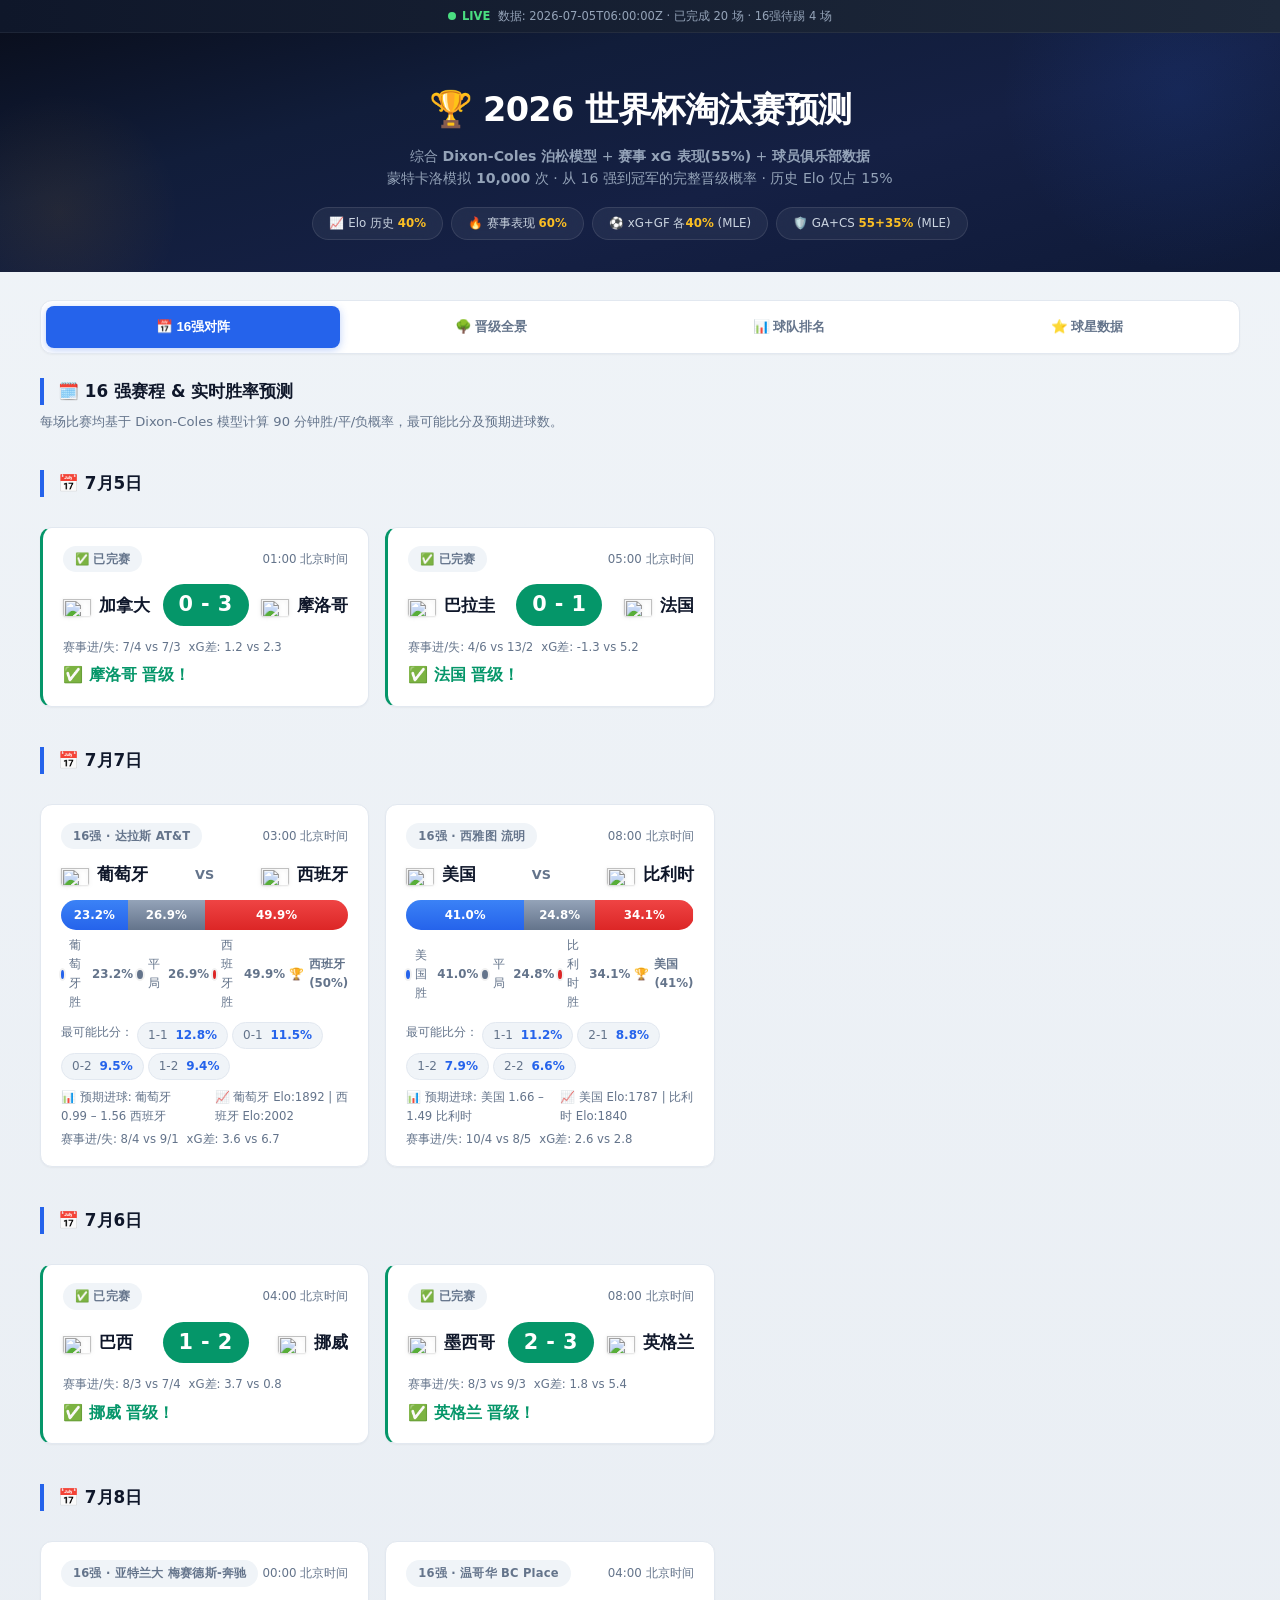
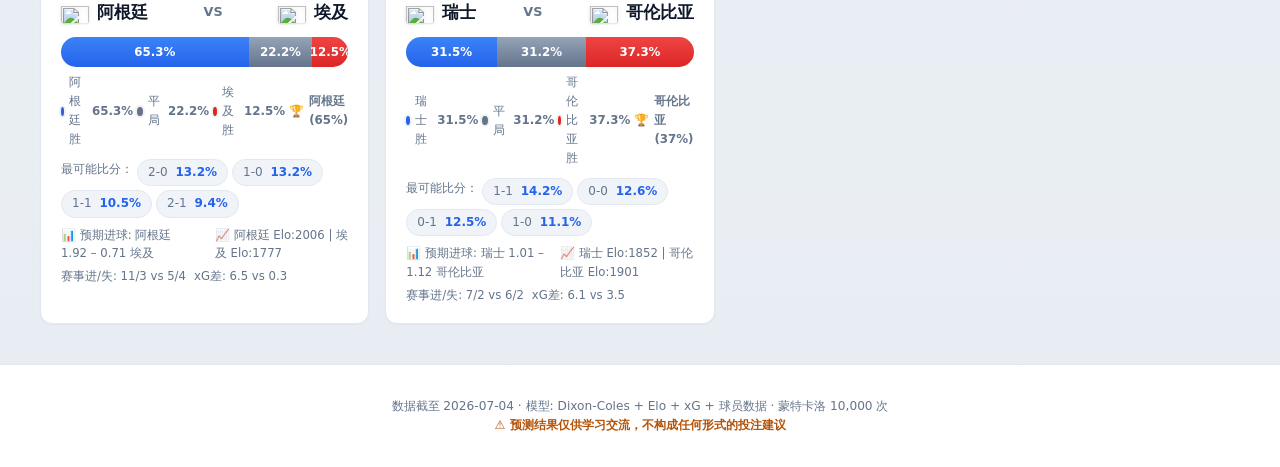
==== index.html @ 4a645463 "R16-4: Mexico 2-3 England" ====
<!DOCTYPE html>
<html lang="zh-CN">
<head>
<meta charset="utf-8">
<meta name="viewport" content="width=device-width, initial-scale=1">
<title>2026 世界杯 · 淘汰赛实时预测 | 16强→冠军概率</title>
<style>
/* ============================================================
   WORLD CUP 2026 — Premium Prediction Dashboard
   ============================================================ */
:root {
  --bg:#f0f4f8; --card:#fff; --ink:#0f172a; --ink2:#334155; --dim:#64748b;
  --line:#e2e8f0; --line2:#cbd5e1; --rad:12px; --rad-sm:8px;
  --blue:#2563eb; --blue-bg:#eff6ff; --blue-ln:#bfdbfe;
  --red:#dc2626; --red-bg:#fef2f2;
  --green:#059669; --green-bg:#ecfdf5;
  --amber:#b45309; --amber-bg:#fffbeb; --amber-ln:#fde68a;
  --gold:linear-gradient(135deg,#f59e0b,#d97706);
  --shadow-sm:0 1px 2px rgba(0,0,0,.04);
  --shadow:0 4px 12px rgba(0,0,0,.06),0 1px 3px rgba(0,0,0,.04);
  --shadow-lg:0 12px 32px rgba(0,0,0,.08),0 2px 6px rgba(0,0,0,.04);
  --font:system-ui,-apple-system,"PingFang SC","Microsoft YaHei",sans-serif;
}

*,*::before,*::after{box-sizing:border-box;margin:0;padding:0}
body{
  font-family:var(--font);background:linear-gradient(180deg,#f0f4f8 0%,#e8edf3 100%);
  color:var(--ink);line-height:1.6;-webkit-font-smoothing:antialiased;
  min-height:100vh;
}
.container{max-width:1500px;margin:0 auto;padding:0 40px}
a{color:var(--blue);text-decoration:none}

/* ═══════════════ HEADER ═══════════════ */
.top-bar{
  background:linear-gradient(90deg,#0f172a,#1e293b);
  color:#94a3b8;text-align:center;font-size:.72rem;padding:7px 16px;
  border-bottom:1px solid rgba(255,255,255,.06);
}
.header{
  background:linear-gradient(165deg,#0a0f1e 0%,#111d3a 30%,#152044 60%,#0f1a38 100%);
  color:#fff;padding:48px 20px 32px;text-align:center;position:relative;overflow:hidden;
}
.header::before{
  content:'';position:absolute;top:-120px;right:-80px;
  width:360px;height:360px;border-radius:50%;
  background:radial-gradient(circle,rgba(37,99,235,.12) 0%,transparent 70%);
  pointer-events:none;
}
.header::after{
  content:'';position:absolute;bottom:-60px;left:-60px;
  width:240px;height:240px;border-radius:50%;
  background:radial-gradient(circle,rgba(245,158,11,.08) 0%,transparent 70%);
  pointer-events:none;
}
.header>*{position:relative;z-index:1}
.header h1{font-size:2.1rem;font-weight:800;letter-spacing:-.02em;margin-bottom:8px}
.header h1 .trophy{display:inline-block;animation:bounce 2s infinite;font-size:2.2rem}
@keyframes bounce{0%,100%{transform:translateY(0)}50%{transform:translateY(-10px)}}
.header .subtitle{color:#94a3b8;font-size:.88rem;max-width:620px;margin:0 auto 18px;line-height:1.55}
.header .meta-row{display:flex;justify-content:center;gap:8px;flex-wrap:wrap}
.header .meta-chip{
  background:rgba(255,255,255,.06);border:1px solid rgba(255,255,255,.1);
  padding:6px 16px;border-radius:99px;font-size:.74rem;color:#cbd5e1;
  backdrop-filter:blur(8px);transition:all .2s;
}
.header .meta-chip:hover{background:rgba(255,255,255,.1);border-color:rgba(255,255,255,.2)}
.header .meta-chip strong{color:#fbbf24}

/* ═══════════════ TABS ═══════════════ */
.tabs{
  display:flex;gap:4px;border-bottom:none;margin:28px 0 22px;
  overflow-x:auto;-webkit-overflow-scrolling:touch;
  background:var(--card);border-radius:var(--rad);padding:5px;
  box-shadow:var(--shadow-sm);border:1px solid var(--line);
}
.tab-btn{
  flex:1;flex-shrink:0;padding:12px 18px;font-size:.84rem;font-weight:600;
  color:var(--dim);cursor:pointer;border:none;background:none;
  border-radius:8px;transition:all .2s;white-space:nowrap;position:relative;
}
.tab-btn:hover{color:var(--ink);background:var(--bg)}
.tab-btn.active{color:#fff;background:var(--blue);box-shadow:0 2px 8px rgba(37,99,235,.3)}

/* ═══════════════ SECTION TITLES ═══════════════ */
.section-title{
  font-size:1.05rem;font-weight:700;margin:24px 0 14px;
  padding-left:14px;border-left:4px solid var(--blue);
  display:flex;align-items:center;gap:8px;color:var(--ink);
}

/* ═══════════════ MATCH CARDS ═══════════════ */
.card-grid{display:grid;grid-template-columns:repeat(2,1fr);gap:16px;align-items:stretch}
@media(max-width:768px){.card-grid{grid-template-columns:1fr}}
.card{
  background:var(--card);border:1px solid var(--line);border-radius:var(--rad);
  padding:18px 20px;box-shadow:var(--shadow-sm);transition:all .25s;
}
.card:hover{box-shadow:var(--shadow-lg);transform:translateY(-2px);border-color:var(--line2)}
.card-top{display:flex;justify-content:space-between;align-items:center;font-size:.74rem;color:var(--dim);margin-bottom:10px}
.card-tag{background:var(--bg);padding:4px 12px;border-radius:99px;font-weight:600;font-size:.72rem;letter-spacing:.02em}
.card-score{
  font-weight:800;font-size:1.3rem;color:#fff;
  background:var(--green);padding:4px 16px;border-radius:99px;letter-spacing:.02em;
  flex-shrink:0;white-space:nowrap;
}
.card-kickoff{font-weight:600;color:var(--dim);font-size:.82rem}
.match-line{display:flex;justify-content:space-between;align-items:center;gap:8px;margin:12px 0;flex-wrap:nowrap}
.team{font-weight:700;font-size:1.05rem;display:flex;align-items:center;gap:8px;min-width:0}
.team .f{font-size:1.6rem;line-height:1;flex-shrink:0;filter:drop-shadow(0 1px 2px rgba(0,0,0,.1))}
.team-name-text{word-break:keep-all}
.vs-dot{color:var(--dim);font-size:.8rem;font-weight:600;flex-shrink:0}

/* Prob bar */
.prob-section{margin-top:10px}
.prob-bar{display:flex;height:30px;border-radius:99px;overflow:hidden;font-size:.74rem;color:#fff;font-weight:700;box-shadow:inset 0 1px 2px rgba(0,0,0,.08)}
.prob-bar .home-seg{background:linear-gradient(180deg,#3b82f6,#2563eb);display:flex;align-items:center;justify-content:center;transition:width .5s ease}
.prob-bar .draw-seg{background:linear-gradient(180deg,#94a3b8,#64748b);display:flex;align-items:center;justify-content:center}
.prob-bar .away-seg{background:linear-gradient(180deg,#ef4444,#dc2626);display:flex;align-items:center;justify-content:center}
.prob-labels{display:flex;justify-content:space-between;font-size:.74rem;color:var(--dim);margin-top:6px;gap:4px}
.prob-labels span{display:flex;align-items:center;gap:5px}
.prob-dot{width:9px;height:9px;border-radius:50%;display:inline-block;box-shadow:0 0 0 2px rgba(0,0,0,.06)}
.prob-dot.h{background:#2563eb}.prob-dot.d{background:#64748b}.prob-dot.a{background:#dc2626}

.score-row{font-size:.78rem;color:var(--dim);margin-top:10px;display:flex;flex-wrap:wrap;gap:4px}
.score-chip{
  background:var(--bg);border:1px solid var(--line);padding:3px 10px;
  border-radius:99px;font-size:.75rem;white-space:nowrap;transition:all .15s
}
.score-chip:hover{background:var(--blue-bg);border-color:var(--blue-ln)}
.score-chip em{font-style:normal;color:var(--blue);font-weight:700;margin-left:4px}

.fav-badge{display:inline-flex;align-items:center;gap:5px;font-size:.85rem;font-weight:700;color:var(--amber);margin-top:8px}
.fav-badge .f{font-size:1.15rem}

/* ═══════════════ TABLE ═══════════════ */
.tbl-wrap{
  overflow-x:auto;border:1px solid var(--line);border-radius:var(--rad);
  background:var(--card);box-shadow:var(--shadow-sm);
}
.tbl{width:100%;border-collapse:collapse;font-size:.86rem}
.tbl thead th{
  background:linear-gradient(180deg,#f8fafc,#f1f5f9);font-weight:700;color:var(--ink2);
  font-size:.75rem;padding:13px 12px;border-bottom:2px solid var(--line2);
  text-align:center;white-space:nowrap;position:sticky;top:0;z-index:2;
}
.tbl td{padding:12px 12px;text-align:center;border-bottom:1px solid var(--line);white-space:nowrap}
.tbl .tl{text-align:left;font-weight:600}
.tbl tbody tr{transition:background .15s}
.tbl tbody tr:hover td{background:var(--blue-bg)}
.tbl tbody tr:nth-child(1) td{background:linear-gradient(90deg,rgba(245,158,11,.06),transparent);font-weight:600}
.tbl .champ-pct{font-weight:800;font-size:.95rem}
.tbl .bar-wrap{position:relative;height:20px;min-width:80px}
.tbl .bar-fill{
  position:absolute;left:0;top:2px;height:16px;border-radius:99px;
  background:linear-gradient(90deg,#60a5fa,#2563eb);min-width:4px;opacity:.9;
  transition:width .6s ease;box-shadow:0 1px 3px rgba(37,99,235,.2);
}
.tbl .bar-fill.gold{background:linear-gradient(90deg,#fbbf24,#f59e0b);box-shadow:0 1px 3px rgba(245,158,11,.2)}

/* ═══════════════ BRACKET TREE ═══════════════ */
.bracket-outer{overflow-x:auto;padding:8px 0}
.bracket-inner{display:flex;gap:24px;min-width:1050px;padding:16px 10px;align-items:stretch;min-height:620px}
.bracket-round{display:flex;flex-direction:column;justify-content:space-around;flex:1}
.bracket-col{display:flex;flex-direction:column}
.bracket-col .bracket-label{flex-shrink:0}
.bracket-col .bracket-round{flex:1}
.bracket-label{
  text-align:center;font-size:.72rem;font-weight:700;color:var(--dim);
  letter-spacing:.1em;text-transform:uppercase;
  background:var(--card);padding:6px 10px;border-radius:99px;
  border:1px solid var(--line);box-shadow:var(--shadow-sm);
  height:32px;display:flex;align-items:center;justify-content:center;margin-bottom:8px;
}
.bracket-node{
  background:var(--card);border:1px solid var(--line);border-radius:var(--rad-sm);
  padding:7px 10px;font-size:.77rem;box-shadow:var(--shadow-sm);
  transition:all .2s;margin:3px 0;
}
.bracket-node:hover{box-shadow:var(--shadow)}
.bracket-node.done{border-left:4px solid var(--green);background:linear-gradient(90deg,#ecfdf5,var(--card) 30%)}
.bracket-node.pred{border-left:4px solid var(--blue);background:linear-gradient(90deg,#eff6ff,var(--card) 30%)}
.bracket-node .bn-head{font-size:.63rem;color:var(--dim);margin-bottom:2px;letter-spacing:.03em}
.bracket-node .bn-row{display:flex;justify-content:space-between;align-items:center;gap:6px;padding:1px 0}
.bracket-node .bn-team{font-weight:500;display:flex;align-items:center;gap:5px;min-width:0;font-size:.78rem}
.bracket-node .bn-pct{font-weight:700;color:var(--blue);font-size:.7rem;flex-shrink:0}
.champion-box{
  background:linear-gradient(155deg,#fffbeb,#fef3c7,#fffbeb);
  border:2px solid var(--amber-ln);border-radius:var(--rad);
  padding:14px 16px;text-align:center;box-shadow:0 8px 32px rgba(180,83,9,.12);
  align-self:center;max-width:90%;
}
.champion-box .crown{font-size:2rem;margin-bottom:2px;animation:bounce 2s infinite}
.champion-box .champ-name{font-weight:800;font-size:1rem;color:var(--amber)}
.champion-box .champ-pct{font-weight:800;font-size:1.4rem;background:var(--gold);-webkit-background-clip:text;-webkit-text-fill-color:transparent;background-clip:text}
.champion-box .runners{font-size:.68rem;color:var(--dim);margin-top:4px}

/* ═══════════════ INSIGHT CARDS ═══════════════ */
.insight-grid{display:grid;grid-template-columns:repeat(auto-fill,minmax(260px,1fr));gap:14px}
.insight-card{
  background:var(--card);border:1px solid var(--line);border-radius:var(--rad);
  padding:18px 20px;box-shadow:var(--shadow-sm);transition:all .2s;
}
.insight-card:hover{box-shadow:var(--shadow);transform:translateY(-1px)}
.insight-card .i-label{font-size:.72rem;color:var(--dim);font-weight:600;text-transform:uppercase;letter-spacing:.06em}
.insight-card .i-value{font-size:2rem;font-weight:800;margin:4px 0}
.insight-card .i-sub{font-size:.76rem;color:var(--dim);line-height:1.5}

/* ═══════════════ FOOTER ═══════════════ */
.footer{
  text-align:center;color:var(--dim);font-size:.76rem;padding:32px 20px;
  border-top:1px solid var(--line);margin-top:40px;background:var(--card);
}
.footer .warn{color:var(--amber);font-weight:600}

/* Tab panels */
.tab-panel{display:none}
.tab-panel.active{display:block}

/* Form dots */
.form-dots{display:flex;gap:4px}
.form-dot{width:11px;height:11px;border-radius:50%;box-shadow:inset 0 1px 2px rgba(0,0,0,.15)}
.form-dot.w{background:#059669}.form-dot.d{background:#94a3b8}.form-dot.l{background:#dc2626}

/* Status bar pulse */
@keyframes pulse{0%,100%{opacity:1}50%{opacity:.5}}
.top-bar .live-dot{display:inline-block;width:8px;height:8px;border-radius:50%;background:#4ade80;margin-right:6px;animation:pulse 1.5s infinite}
.top-bar .live-text{color:#4ade80;font-weight:600}

/* ═══════════════ RESPONSIVE ═══════════════ */
@media(max-width:768px){
  .header h1{font-size:1.4rem}
  .card-grid{grid-template-columns:1fr}
  .insight-grid{grid-template-columns:1fr 1fr}
  .bracket-inner{min-width:900px}
  .bracket-inner{gap:14px}
  .tabs{flex-wrap:nowrap;padding:4px}
  .tab-btn{padding:10px 14px;font-size:.78rem}
  .container{padding:0 14px}
}
@media(max-width:480px){
  .insight-grid{grid-template-columns:1fr}
  .header{padding:32px 14px 20px}
  .header h1{font-size:1.15rem}
  .header .subtitle{font-size:.78rem}
}
</style>
</head>
<body>

<div class="top-bar" id="statusBar">📊 加载数据中...</div>

<!-- ===== HERO ===== -->
<div class="header">
  <h1><span class="trophy">🏆</span> 2026 世界杯淘汰赛预测</h1>
  <div class="subtitle">
    综合 <strong>Dixon-Coles 泊松模型</strong> + <strong>赛事 xG 表现(55%)</strong> + <strong>球员俱乐部数据</strong><br>
    蒙特卡洛模拟 <strong>10,000</strong> 次 · 从 16 强到冠军的完整晋级概率 · 历史 Elo 仅占 15%
  </div>
  <div class="meta-row">
    <span class="meta-chip">📈 Elo 历史 <strong>40%</strong></span>
    <span class="meta-chip">🔥 赛事表现 <strong>60%</strong></span>
    <span class="meta-chip">⚽ xG+GF 各<strong>40%</strong> (MLE)</span>
    <span class="meta-chip">🛡️ GA+CS <strong>55+35%</strong> (MLE)</span>
  </div>
</div>

<div class="container">

<!-- ===== TABS ===== -->
<div class="tabs">
  <button class="tab-btn active" onclick="switchTab('r16')">📅 16强对阵</button>
  <button class="tab-btn" onclick="switchTab('bracket')">🌳 晋级全景</button>
  <button class="tab-btn" onclick="switchTab('teams')">📊 球队排名</button>
  <button class="tab-btn" onclick="switchTab('players')">⭐ 球星数据</button>
</div>

<!-- ===== TAB 1: R16 MATCHES ===== -->
<div id="panel-r16" class="tab-panel active">
  <div class="section-title">🗓️ 16 强赛程 & 实时胜率预测</div>
  <p style="color:var(--dim);font-size:.82rem;margin:-8px 0 14px">
    每场比赛均基于 Dixon-Coles 模型计算 90 分钟胜/平/负概率，最可能比分及预期进球数。
  </p>
  <div id="r16Cards" class="card-grid"></div>
</div>

<!-- ===== TAB 2: BRACKET ===== -->
<div id="panel-bracket" class="tab-panel">
  <div class="section-title">🌳 淘汰赛完整晋级图</div>
  <p style="color:var(--dim);font-size:.82rem;margin:-8px 0 14px">
    百分比为该队到达此轮的概率（基于 10,000 次模拟）。<span style="color:var(--green)">■</span> 已晋级 &nbsp;<span style="color:var(--blue)">■</span> 预测晋级
  </p>
  <div id="bracketViz"></div>
</div>

<!-- ===== TAB 3: TEAM RANKINGS ===== -->
<div id="panel-teams" class="tab-panel">
  <div class="section-title">📊 球队综合实力排名 & 夺冠概率</div>
  <p style="color:var(--dim);font-size:.82rem;margin:-8px 0 14px">
    综合分 = 赛事表现×55% + Elo×15% + 球员质量×20% + 动量×10%。点击表头可排序。
  </p>
  <div id="teamRankTable" class="tbl-wrap"></div>
</div>

<!-- ===== TAB 4: PLAYERS ===== -->
<div id="panel-players" class="tab-panel">
  <div class="section-title">⭐ 核心球星影响力评估</div>
  <p style="color:var(--dim);font-size:.82rem;margin:-8px 0 14px">
    综合 2024-25 赛季俱乐部数据 + 本届世界杯表现，评估球星对球队的贡献度。
  </p>
  <div id="starInsights" class="insight-grid"></div>
  <div id="playerDataTable" class="tbl-wrap" style="margin-top:18px"></div>
</div>


</div><!-- /container -->

<div class="footer">
  数据截至 2026-07-04 · 模型: Dixon-Coles + Elo + xG + 球员数据 · 蒙特卡洛 10,000 次<br>
  <span class="warn">⚠️ 预测结果仅供学习交流，不构成任何形式的投注建议</span>
</div>

<script>
"use strict";
// ===================================================================
// COMPLETE DATA
// ===================================================================

// --- Flag image map (ISO codes → flagcdn, works on all platforms) ---
const ISO = {
  "阿根廷":"ar","西班牙":"es","法国":"fr","巴西":"br","英格兰":"gb-eng",
  "摩洛哥":"ma","墨西哥":"mx","哥伦比亚":"co","葡萄牙":"pt","比利时":"be",
  "瑞士":"ch","挪威":"no","巴拉圭":"py","加拿大":"ca","埃及":"eg","美国":"us",
  "日本":"jp","韩国":"kr","德国":"de","荷兰":"nl","乌拉圭":"uy",
  "塞内加尔":"sn","克罗地亚":"hr","澳大利亚":"au","加纳":"gh",
  "佛得角":"cv","瑞典":"se","奥地利":"at","阿尔及利亚":"dz",
  "南非":"za","波黑":"ba","厄瓜多尔":"ec","科特迪瓦":"ci","民主刚果":"cd",
  "苏格兰":"gb-sct","意大利":"it","丹麦":"dk","土耳其":"tr",
};
function flag(n){
  const c = ISO[n];
  if (c) return `<img src="https://flagcdn.com/w320/${c}.png" width="28" height="19" style="vertical-align:middle;border-radius:2px;box-shadow:0 1px 2px rgba(0,0,0,.12)" alt="">`;
  return '<span style="font-size:1.1rem">🏳️</span>';
}

// --- R16 bracket: [home, away, date, venue, homeAdv] ---
// R16 bracket ordered by SF half: first 4 → SF-1, last 4 → SF-2
const R16_MATCHES = [
  // === 上半区 SF-1 (法国+西班牙) ===
  {id:"R16A",h:"加拿大",a:"摩洛哥",date:"7月5日 01:00",venue:"休斯敦 NRG",homeAdv:0.10},
  {id:"R16B",h:"巴拉圭",a:"法国",date:"7月5日 05:00",venue:"费城 林肯金融",homeAdv:0.05},
  {id:"R16E",h:"葡萄牙",a:"西班牙",date:"7月7日 03:00",venue:"达拉斯 AT&T",homeAdv:0.05},
  {id:"R16F",h:"美国",a:"比利时",date:"7月7日 08:00",venue:"西雅图 流明",homeAdv:0.18},
  // === 下半区 SF-2 (阿根廷) ===
  {id:"R16C",h:"巴西",a:"挪威",date:"7月6日 04:00",venue:"纽约 大都会人寿",homeAdv:0.05},
  {id:"R16D",h:"墨西哥",a:"英格兰",date:"7月6日 08:00",venue:"墨西哥城 阿兹特克",homeAdv:0.28},
  {id:"R16G",h:"阿根廷",a:"埃及",date:"7月8日 00:00",venue:"亚特兰大 梅赛德斯-奔驰",homeAdv:0.05},
  {id:"R16H",h:"瑞士",a:"哥伦比亚",date:"7月8日 04:00",venue:"温哥华 BC Place",homeAdv:0.05},
];

// --- QF paths: [R16 winner A, R16 winner B] ---
const QF_PATHS = [
  // 上半区 (SF-1): QF-1 + QF-3 — 法国/摩洛哥 + 西班牙/葡萄牙/美国/比利时
  {id:"QF1",from:["R16A","R16B"],date:"7月9日",venue:"福克斯堡",label:"QF1: R16A胜 vs R16B胜"},
  {id:"QF3",from:["R16E","R16F"],date:"7月10日",venue:"洛杉矶",label:"QF3: R16E胜 vs R16F胜"},
  // 下半区 (SF-2): QF-2 + QF-4 — 巴西/英格兰 + 阿根廷/哥伦比亚
  {id:"QF2",from:["R16C","R16D"],date:"7月11日",venue:"迈阿密",label:"QF2: R16C胜 vs R16D胜"},
  {id:"QF4",from:["R16G","R16H"],date:"7月12日",venue:"堪萨斯城",label:"QF4: R16G胜 vs R16H胜"},
];
const SF_PATHS = [
  {id:"SF1",from:["QF1","QF3"],date:"7月14日",venue:"达拉斯",label:"上半区半决赛(法国+西班牙同半区)"},
  {id:"SF2",from:["QF2","QF4"],date:"7月15日",venue:"亚特兰大",label:"下半区半决赛(阿根廷独享)"},
];

// --- Team comprehensive data ---
// elo: Elo rating, att/def: Dixon-Coles log-space params,
// xgFor/xgAgainst: tournament xG, gf/ga: actual goals,
// cs: clean sheets, poss: possession%, shotsOT: shots on target per game
// form: last 3 results (1=W, 0=D, -1=L), starAvg: avg rating of top 5 players
const TEAMS = {
  "阿根廷":  {elo:2006,att:1.13,def:1.31,xgFor:9.28,xgAgainst:2.74,gf:11,ga:3,cs:2,poss:54,shotsOT:6.5,form:[1,1,1],mom:0.12,starAvg:86.4,oppAdj:0.9805},
  "西班牙":  {elo:2002,att:1.20,def:1.27,xgFor:8.83,xgAgainst:2.10,gf:9,ga:1,cs:4,poss:61,shotsOT:7.2,form:[1,1,0],mom:0.08,starAvg:85.2,oppAdj:1.0052},
  "法国":    {elo:1995,att:1.08,def:1.17,xgFor:7.52,xgAgainst:2.35,gf:13,ga:2,cs:2,poss:52,shotsOT:7.8,form:[1,1,1],mom:0.15,starAvg:88.6,oppAdj:0.9760},
  "巴西":    {elo:1931,att:1.19,def:1.30,xgFor:7.10,xgAgainst:3.42,gf:8,ga:3,cs:1,poss:55,shotsOT:6.8,form:[1,1,0],mom:0.06,starAvg:86.0,oppAdj:1.0105},
  "英格兰":  {elo:1927,att:1.01,def:1.23,xgFor:8.47,xgAgainst:3.10,gf:9,ga:3,cs:2,poss:58,shotsOT:6.0,form:[1,0,1],mom:0.04,starAvg:85.8,oppAdj:1.0027},
  "摩洛哥":  {elo:1912,att:0.68,def:1.17,xgFor:5.85,xgAgainst:3.55,gf:7,ga:3,cs:2,poss:44,shotsOT:4.2,form:[1,1,0],mom:0.10,starAvg:78.8,oppAdj:1.0403},
  "墨西哥":  {elo:1904,att:0.74,def:0.95,xgFor:5.62,xgAgainst:3.80,gf:8,ga:3,cs:2,poss:48,shotsOT:5.0,form:[1,1,1],mom:0.09,starAvg:77.8,oppAdj:0.9783},
  "哥伦比亚":{elo:1901,att:0.92,def:1.17,xgFor:6.38,xgAgainst:2.90,gf:6,ga:2,cs:3,poss:51,shotsOT:5.5,form:[1,1,1],mom:0.11,starAvg:80.6,oppAdj:1.0096},
  "葡萄牙":  {elo:1892,att:1.08,def:1.11,xgFor:7.25,xgAgainst:3.68,gf:8,ga:4,cs:1,poss:53,shotsOT:6.2,form:[1,0,1],mom:0.02,starAvg:82.4,oppAdj:1.0248},
  "比利时":  {elo:1840,att:1.04,def:0.94,xgFor:6.90,xgAgainst:4.15,gf:8,ga:5,cs:0,poss:50,shotsOT:5.8,form:[1,0,1],mom:-0.02,starAvg:81.6,oppAdj:0.9856},
  "瑞士":    {elo:1852,att:0.85,def:0.86,xgFor:8.57,xgAgainst:2.50,gf:7,ga:2,cs:2,poss:49,shotsOT:5.2,form:[1,1,0],mom:0.05,starAvg:76.8,oppAdj:0.9767},
  "挪威":    {elo:1850,att:0.84,def:0.71,xgFor:5.18,xgAgainst:4.40,gf:7,ga:4,cs:1,poss:46,shotsOT:4.8,form:[1,0,1],mom:0.03,starAvg:80.2,oppAdj:1.0160},
  "巴拉圭":  {elo:1731,att:0.49,def:0.88,xgFor:3.95,xgAgainst:5.20,gf:4,ga:6,cs:0,poss:38,shotsOT:3.0,form:[0,1,1],mom:0.08,starAvg:72.0,oppAdj:1.0242},
  "加拿大":  {elo:1769,att:0.62,def:0.74,xgFor:5.10,xgAgainst:3.90,gf:7,ga:4,cs:2,poss:43,shotsOT:4.5,form:[1,1,0],mom:0.07,starAvg:75.6,oppAdj:1.0011},
  "埃及":    {elo:1777,att:0.50,def:0.85,xgFor:4.35,xgAgainst:4.10,gf:5,ga:4,cs:1,poss:42,shotsOT:3.8,form:[0,1,1],mom:-0.01,starAvg:76.4,oppAdj:0.9719},
  "美国":    {elo:1787,att:0.72,def:0.77,xgFor:6.15,xgAgainst:3.60,gf:10,ga:4,cs:1,poss:47,shotsOT:5.8,form:[1,1,0],mom:0.06,starAvg:77.0,oppAdj:0.9965},
};

// --- Star players ---
const PLAYERS = [
  {name:"姆巴佩",team:"法国",club:"皇家马德里",age:27,g:44,a:5,cr:8.7,tg:6,ta:2,tr:8.9,val:200},
  {name:"梅西",team:"阿根廷",club:"迈阿密国际",age:39,g:21,a:12,cr:8.3,tg:7,ta:0,tr:8.7,val:25},
  {name:"哈兰德",team:"挪威",club:"曼城",age:25,g:34,a:5,cr:7.9,tg:5,ta:0,tr:8.3,val:200},
  {name:"凯恩",team:"英格兰",club:"拜仁慕尼黑",age:32,g:36,a:9,cr:8.2,tg:5,ta:1,tr:8.1,val:100},
  {name:"维尼修斯",team:"巴西",club:"皇家马德里",age:25,g:20,a:14,cr:7.8,tg:4,ta:1,tr:8.0,val:200},
  {name:"登贝莱",team:"法国",club:"巴黎圣日耳曼",age:29,g:18,a:16,cr:8.0,tg:4,ta:2,tr:8.4,val:80},
  {name:"亚马尔",team:"西班牙",club:"巴塞罗那",age:18,g:18,a:21,cr:8.1,tg:2,ta:3,tr:8.2,val:180},
  {name:"贝林厄姆",team:"英格兰",club:"皇家马德里",age:22,g:22,a:13,cr:8.3,tg:2,ta:2,tr:7.9,val:180},
  {name:"C罗",team:"葡萄牙",club:"利雅得胜利",age:41,g:35,a:11,cr:8.0,tg:3,ta:0,tr:7.6,val:12},
  {name:"萨拉赫",team:"埃及",club:"利物浦",age:34,g:29,a:15,cr:8.4,tg:2,ta:2,tr:7.8,val:50},
  {name:"德布劳内",team:"比利时",club:"曼城",age:33,g:6,a:18,cr:8.0,tg:1,ta:3,tr:7.7,val:45},
  {name:"佩德里",team:"西班牙",club:"巴塞罗那",age:23,g:8,a:14,cr:7.9,tg:1,ta:2,tr:7.9,val:120},
  {name:"戴维",team:"加拿大",club:"里尔",age:26,g:27,a:8,cr:7.8,tg:3,ta:1,tr:7.7,val:60},
  {name:"普利西奇",team:"美国",club:"AC米兰",age:27,g:15,a:11,cr:7.7,tg:2,ta:3,tr:7.8,val:45},
  {name:"迪亚斯",team:"哥伦比亚",club:"利物浦",age:29,g:18,a:8,cr:7.9,tg:3,ta:1,tr:8.1,val:85},
  {name:"劳塔罗",team:"阿根廷",club:"国际米兰",age:28,g:25,a:7,cr:7.7,tg:3,ta:2,tr:7.8,val:110},
  {name:"罗德里戈",team:"巴西",club:"皇家马德里",age:25,g:19,a:10,cr:7.7,tg:2,ta:2,tr:7.7,val:110},
  {name:"萨卡",team:"英格兰",club:"阿森纳",age:24,g:16,a:12,cr:7.8,tg:2,ta:1,tr:7.6,val:150},
  {name:"恩博洛",team:"瑞士",club:"摩纳哥",age:29,g:16,a:5,cr:7.4,tg:3,ta:1,tr:7.5,val:20},
  {name:"阿什拉夫",team:"摩洛哥",club:"巴黎圣日耳曼",age:27,g:5,a:9,cr:7.6,tg:1,ta:2,tr:7.6,val:70},
  {name:"厄德高",team:"挪威",club:"阿森纳",age:27,g:11,a:13,cr:7.8,tg:1,ta:3,tr:7.5,val:100},
  {name:"B费",team:"葡萄牙",club:"曼联",age:31,g:15,a:13,cr:7.7,tg:2,ta:2,tr:7.6,val:70},
  {name:"巴洛贡",team:"美国",club:"摩纳哥",age:25,g:22,a:6,cr:7.5,tg:3,ta:0,tr:7.4,val:40},
  {name:"阿尔米隆",team:"巴拉圭",club:"纽卡斯尔",age:32,g:8,a:6,cr:7.1,tg:1,ta:1,tr:7.0,val:15},
  {name:"马尔穆什",team:"埃及",club:"曼城",age:27,g:18,a:10,cr:7.7,tg:1,ta:1,tr:7.3,val:60},
];

// ===================================================================
// PREDICTION ENGINE
// ===================================================================

// Seeded PRNG (Mulberry32) — deterministic results, only changes with data
let _rngState = 42;
function seedRNG(seed) { _rngState = seed | 0; }
function rng() {
  _rngState = _rngState + 0x6D2B79F5 | 0;
  let t = Math.imul(_rngState ^ _rngState >>> 15, 1 | _rngState);
  t = t + Math.imul(t ^ t >>> 7, 61 | t) ^ t;
  return ((t ^ t >>> 14) >>> 0) / 4294967296;
}

// Poisson PMF
function pois(k, lam) {
  if (lam <= 0.001) return k === 0 ? 1 : 0;
  let logP = -lam + k * Math.log(lam);
  for (let i = 2; i <= k; i++) logP -= Math.log(i);
  return Math.exp(logP);
}

// Dixon-Coles match probability
function dixonColes(lH, lA, rho = -0.06) {
  const maxG = 9;
  let pH = 0, pD = 0, pA = 0;
  const joint = [];
  for (let i = 0; i <= maxG; i++) {
    joint[i] = [];
    for (let j = 0; j <= maxG; j++) {
      let p = pois(i, lH) * pois(j, lA);
      if (i <= 1 && j <= 1) {
        if (i === 0 && j === 0) p *= (1 - lH * lA * rho);
        else if (i === 0 && j === 1) p *= (1 + lH * rho);
        else if (i === 1 && j === 0) p *= (1 + lA * rho);
        else if (i === 1 && j === 1) p *= (1 - rho);
      }
      joint[i][j] = p;
      if (i > j) pH += p;
      else if (i === j) pD += p;
      else pA += p;
    }
  }
  return {pH, pD, pA, joint};
}

// Team composite strength
function teamPower(name) {
  const t = TEAMS[name];
  if (!t) return {att:0,def:0,score:0.3};

  // ---- Opponent strength adjustment ----
  const adj = t.oppAdj || 1.0;
  const adj_gf  = t.gf * adj;
  const adj_ga  = t.ga / Math.max(0.2, adj);
  const adj_xgFor = t.xgFor * adj;
  const adj_xgAgainst = t.xgAgainst / Math.max(0.2, adj);
  const adj_cs  = Math.min(4, t.cs * adj);

  const eloZ = (t.elo - 1780) / 180;
  const eloS = Math.min(0.92, Math.max(0.08, 0.50 + eloZ * 0.26));
  const xgDiff = adj_xgFor - adj_xgAgainst;
  const xgS = Math.min(0.95, Math.max(0.05, 0.50 + xgDiff / 14));
  const gfRatio = adj_gf / Math.max(1, adj_ga);
  const goalS = Math.min(0.95, Math.max(0.05, 0.50 + (gfRatio - 1.5) / 5));
  const tournS = xgS * 0.55 + goalS * 0.30 + (adj_cs / 5) * 0.15;
  const starZ = (t.starAvg - 74) / 18;
  const playerS = Math.min(0.95, Math.max(0.05, 0.50 + starZ * 0.28));
  const momS = Math.min(0.90, Math.max(0.10, 0.50 + t.mom * 2.5));
  // Tournament-based att/def using adjusted stats
  const matches = 4;
  const gfRate = adj_gf / matches;
  const xgRate = adj_xgFor / matches;
  const possNorm = (t.poss - 35) / 30;
  const playerNorm = (t.starAvg - 72) / 20;
  const tournAttRaw = xgRate * 0.40 + gfRate * 0.40 + Math.max(0, possNorm) * 0.20 + Math.max(0, playerNorm) * 0.20;
  const tournAtt = 0.30 + tournAttRaw * 0.50;

  const gaRate = adj_ga / matches;
  const csRate = adj_cs / matches;
  const xgAgainstRate = adj_xgAgainst / matches;
  const defGaScore = Math.max(0, 1.5 - gaRate * 0.5);
  const defCsScore = csRate * 1.5;
  const defXgScore = Math.max(0, 1.2 - xgAgainstRate * 0.4);
  const tournDefRaw = defGaScore * 0.55 + defCsScore * 0.35 + defXgScore * 0.10 + Math.max(0, possNorm) * 0.10;
  const tournDef = 0.20 + tournDefRaw * 0.80;

  const dynAtt = t.att * 0.40 + tournAtt * 0.60;
  const dynDef = t.def * 0.40 + tournDef * 0.60;

  const score = eloS * 0.17 + tournS * 0.50 + playerS * 0.22 + momS * 0.11;
  return {att:dynAtt, def:dynDef, score, elo:eloS, tourn:tournS, player:playerS, mom:momS, data:t};
}

// Predict single match (with memoization)
const _predCache = {};
function predictMatch(h, a, homeAdv = 0.05) {
  const key = `${h}|${a}|${homeAdv}`;
  if (_predCache[key]) return _predCache[key];
  const sH = teamPower(h), sA = teamPower(a);
  const lH = Math.exp(sH.att - sA.def + 0.12 + homeAdv);
  const lA = Math.exp(sA.att - sH.def + 0.12);
  const dc = dixonColes(lH, lA);
  const scores = [];
  for (let i = 0; i <= 6; i++)
    for (let j = 0; j <= 6; j++)
      if (dc.joint[i] && dc.joint[i][j] && dc.joint[i][j] > 0.004)
        scores.push({s:`${i}-${j}`, p:dc.joint[i][j]});
  scores.sort((a,b) => b.p - a.p);
  const result = {h, a, pH:dc.pH, pD:dc.pD, pA:dc.pA, lH, lA, scores:scores.slice(0,4)};
  _predCache[key] = result;
  return result;
}

// Simulate one knockout match (includes ET + pens)
// If match result is known from data.json, use it directly
function simMatch(h, a, homeAdv = 0.05, matchKey = null) {
  // Check if match result is known
  if (matchKey && matchResultsMap[matchKey]) {
    return matchResultsMap[matchKey].winner;
  }

  const sH = teamPower(h), sA = teamPower(a);
  const lH = Math.exp(sH.att - sA.def + 0.12 + homeAdv);
  const lA = Math.exp(sA.att - sH.def + 0.12);
  let gh = -1, ga = -1;
  let cH = 0, cA = 0;
  const r1 = rng(), r2 = rng();
  for (let k = 0; k <= 20; k++) {
    cH += pois(k, lH); if (r1 < cH && gh === -1) gh = k;
    cA += pois(k, lA); if (r2 < cA && ga === -1) ga = k;
    if (gh !== -1 && ga !== -1) break;
  }
  // Extra time if draw
  if (gh === ga) {
    const etLam = 0.32;
    let eH = -1, eA = -1, ceH = 0, ceA = 0;
    const re1 = rng(), re2 = rng();
    for (let k = 0; k <= 10; k++) {
      ceH += pois(k, etLam * (1 + sH.att * 0.2));
      if (re1 < ceH && eH === -1) eH = k;
      ceA += pois(k, etLam * (1 + sA.att * 0.2));
      if (re2 < ceA && eA === -1) eA = k;
      if (eH !== -1 && eA !== -1) break;
    }
    gh += eH; ga += eA;
    // Penalties if still tied
    if (gh === ga) {
      const penProb = 0.50 + (sH.score - sA.score) * 0.55;
      return rng() < penProb ? h : a;
    }
  }
  return gh > ga ? h : a;
}

// Full Monte Carlo — uses data.json results, runs in async chunks
let mcCache = null;
// Map internal IDs to data.json IDs
const DATA_ID = {
  "R16A":"R16-1","R16B":"R16-2","R16C":"R16-3","R16D":"R16-4",
  "R16E":"R16-5","R16F":"R16-6","R16G":"R16-7","R16H":"R16-8",
  "QF1":"QF-1","QF2":"QF-2","QF3":"QF-3","QF4":"QF-4",
  "SF1":"SF-1","SF2":"SF-2"
};

// Accumulator for MC runs
function makeMCAccum() {
  const teams = Object.keys(TEAMS);
  const res = {};
  teams.forEach(t => { res[t] = {qf:0,sf:0,f:0,champ:0}; });
  return {res, total:0};
}

function runOneMCSim(acc) {
  // R16
  const r16w = {};
  R16_MATCHES.forEach(m => {
    const dk = DATA_ID[m.id];
    r16w[m.id] = simMatch(m.h, m.a, m.homeAdv, dk);
  });
  // QF
  const qfw = {};
  QF_PATHS.forEach(qf => {
    const t1 = r16w[qf.from[0]], t2 = r16w[qf.from[1]];
    qfw[qf.id] = simMatch(t1, t2, 0.05, DATA_ID[qf.id]);
  });
  Object.values(r16w).forEach(t => { if (acc.res[t]) acc.res[t].qf++; });
  // SF
  const sfw = {};
  SF_PATHS.forEach(sf => {
    const t1 = qfw[sf.from[0]], t2 = qfw[sf.from[1]];
    sfw[sf.id] = simMatch(t1, t2, 0.05, DATA_ID[sf.id]);
  });
  Object.values(qfw).forEach(t => { if (acc.res[t]) acc.res[t].sf++; });
  // Final
  const f1 = sfw[SF_PATHS[0].id], f2 = sfw[SF_PATHS[1].id];
  const champ = simMatch(f1, f2, 0.05, "FINAL");
  if (acc.res[f1]) acc.res[f1].f++;
  if (acc.res[f2]) acc.res[f2].f++;
  if (acc.res[champ]) acc.res[champ].champ++;
  acc.total++;
}

// Async chunked MC — yields to browser every CHUNK iterations
function runMCAsync(totalN, chunkSize, callback) {
  const acc = makeMCAccum();
  let _mcRunning = true;

  function processChunk() {
    const start = performance.now();
    const target = Math.min(acc.total + chunkSize, totalN);
    // Process chunk — yield every ~8ms to keep UI alive
    while (acc.total < target) {
      runOneMCSim(acc);
      if (performance.now() - start > 8) break;
    }

    if (acc.total >= totalN) {
      // Done
      const teams = Object.keys(TEAMS);
      teams.forEach(t => {
        acc.res[t].qfPct = acc.res[t].qf / acc.total * 100;
        acc.res[t].sfPct = acc.res[t].sf / acc.total * 100;
        acc.res[t].fPct = acc.res[t].f / acc.total * 100;
        acc.res[t].champPct = acc.res[t].champ / acc.total * 100;
      });
      mcCache = acc.res;
      if (callback) callback(acc.res);
      updateAllVisibleViews();
    } else {
      // Schedule next chunk
      setTimeout(processChunk, 0);
    }
  }

  setTimeout(processChunk, 10);
}

// Sync fallback for when we need immediate results (reduced N)
function runMCSync(N = 2000) {
  const acc = makeMCAccum();
  for (let i = 0; i < N; i++) runOneMCSim(acc);
  const teams = Object.keys(TEAMS);
  teams.forEach(t => {
    acc.res[t].qfPct = acc.res[t].qf / N * 100;
    acc.res[t].sfPct = acc.res[t].sf / N * 100;
    acc.res[t].fPct = acc.res[t].f / N * 100;
    acc.res[t].champPct = acc.res[t].champ / N * 100;
  });
  mcCache = acc.res;
  return acc.res;
}

// Get MC results — deterministic via seeded RNG, same every time
function getMC() {
  if (mcCache) return mcCache;
  return runMCSync(2000);
}

// Update all visible tab views (called when MC finishes)
function updateAllVisibleViews() {
  Object.keys(rendered).forEach(k => delete rendered[k]);
  const activePanel = document.querySelector('.tab-panel.active');
  if (activePanel) {
    const tabName = activePanel.id.replace('panel-', '');
    switchTab(tabName);
  }
}

// ===================================================================
// RENDERERS
// ===================================================================

// Check if all R16 matches are done → advance to QF view
function getCurrentRound() {
  let r16Done = 0;
  R16_MATCHES.forEach(m => { if (matchResultsMap[DATA_ID[m.id]]) r16Done++; });
  return r16Done >= 8 ? 'QF' : 'R16';
}

function renderR16() {
  const round = getCurrentRound();
  const tabBtn = document.querySelectorAll('.tab-btn')[0];
  if (tabBtn) tabBtn.textContent = round === 'QF' ? '📅 8强对阵' : '📅 16强对阵';

  let html = '';
  const grouped = {};
  R16_MATCHES.forEach(m => {
    const day = m.date.split(' ')[0];
    if (!grouped[day]) grouped[day] = [];
    grouped[day].push(m);
  });

  html += '<div class="card-grid">';
  for (const [day, matches] of Object.entries(grouped)) {
    html += `<div class="section-title" style="grid-column:1/-1">📅 ${day}</div>`;
    matches.forEach(m => {
      const dk = DATA_ID[m.id];
      const done = matchResultsMap[dk]; // Check if match completed
      const p = predictMatch(m.h, m.a, m.homeAdv);
      const fav = p.pH > p.pA ? m.h : m.a;
      const favPct = Math.max(p.pH, p.pA);
      const tH = TEAMS[m.h], tA = TEAMS[m.a];

      let scoreHTML = `<span class="vs-dot">VS</span>`;
      if (done) {
        const penStr = (done.ps !== null && done.ps !== undefined) ? ` (${done.ps}-${done.pa} 点球)` : '';
        scoreHTML = `<span class="card-score">${done.hs} - ${done.as}${penStr}</span>`;
      }

      let resultNote = '';
      if (done) {
        resultNote = `<div style="margin-top:6px;font-weight:700;color:var(--green)">
          ✅ ${done.winner} 晋级！</div>`;
      }

      html += `<div class="card" style="${done ? 'border-left:3px solid var(--green);' : ''}">
        <div class="card-top">
          <span class="card-tag">${done ? '✅ 已完赛' : '16强 · ' + m.venue}</span>
          <span>${m.date.split(' ')[1]} 北京时间</span>
        </div>
        <div class="match-line">
          <span class="team"><span class="f">${flag(m.h)}</span><span class="team-name-text">${m.h}</span></span>
          ${scoreHTML}
          <span class="team"><span class="f">${flag(m.a)}</span><span class="team-name-text">${m.a}</span></span>
        </div>`;

      if (!done) {
        html += `<div class="prob-section">
          <div class="prob-bar">
            <div class="home-seg" style="width:${(p.pH*100).toFixed(1)}%">${(p.pH*100).toFixed(1)}%</div>
            <div class="draw-seg" style="width:${(p.pD*100).toFixed(1)}%">${(p.pD*100).toFixed(1)}%</div>
            <div class="away-seg" style="width:${(p.pA*100).toFixed(1)}%">${(p.pA*100).toFixed(1)}%</div>
          </div>
          <div class="prob-labels">
            <span><span class="prob-dot h"></span> ${m.h}胜 <b>${(p.pH*100).toFixed(1)}%</b></span>
            <span><span class="prob-dot d"></span> 平局 <b>${(p.pD*100).toFixed(1)}%</b></span>
            <span><span class="prob-dot a"></span> ${m.a}胜 <b>${(p.pA*100).toFixed(1)}%</b></span>
            <span>🏆 <b>${fav} (${(favPct*100).toFixed(0)}%)</b></span>
          </div>
        </div>
        <div class="score-row">
          最可能比分：
          ${p.scores.map(s => `<span class="score-chip">${s.s} <em>${(s.p*100).toFixed(1)}%</em></span>`).join('')}
        </div>
        <div style="margin-top:8px;font-size:.73rem;color:var(--dim);display:flex;gap:16px">
          <span>📊 预期进球: ${m.h} ${p.lH.toFixed(2)} – ${p.lA.toFixed(2)} ${m.a}</span>
          <span>📈 ${m.h} Elo:${tH.elo} | ${m.a} Elo:${tA.elo}</span>
        </div>`;
      }

      html += `<div style="margin-top:4px;font-size:.73rem;color:var(--dim);display:flex;gap:8px">
          <span>赛事进/失: ${tH.gf}/${tH.ga} vs ${tA.gf}/${tA.ga}</span>
          <span>xG差: ${(tH.xgFor-tH.xgAgainst).toFixed(1)} vs ${(tA.xgFor-tA.xgAgainst).toFixed(1)}</span>
        </div>
        ${resultNote}
      </div>`;
    });
  }
  html += '</div>';
  // If all R16 done, also show QF match cards
  if (round === 'QF') {
    html += `<div class="section-title" style="margin-top:28px">🗓️ ¼ 决赛对阵</div><div class="card-grid">`;
    QF_PATHS.forEach(qf => {
      const dk = DATA_ID[qf.id];
      const done = matchResultsMap[dk];
      // Find the two teams
      let t1 = '?', t2 = '?';
      const r16a = matchResultsMap[DATA_ID[qf.from[0]]];
      const r16b = matchResultsMap[DATA_ID[qf.from[1]]];
      if (r16a) t1 = r16a.winner;
      if (r16b) t2 = r16b.winner;

      let scoreHTML = '<span class="vs-dot">VS</span>';
      if (done) {
        const penStr = (done.ps !== null && done.ps !== undefined) ? ` (${done.ps}-${done.pa} 点球)` : '';
        scoreHTML = `<span class="card-score">${done.hs} - ${done.as}${penStr}</span>`;
      }

      html += `<div class="card" style="${done ? 'border-left:3px solid var(--green);' : ''}">
        <div class="card-top">
          <span class="card-tag">${done ? '✅ 已完赛' : '¼ 决赛 · ' + qf.venue}</span>
          <span>${qf.date}</span>
        </div>
        <div class="match-line">
          <span class="team"><span class="f">${t1 !== '?' ? flag(t1) : '🏳️'}</span><span class="team-name-text">${t1}</span></span>
          ${scoreHTML}
          <span class="team"><span class="f">${t2 !== '?' ? flag(t2) : '🏳️'}</span><span class="team-name-text">${t2}</span></span>
        </div>`;

      if (!done && t1 !== '?' && t2 !== '?') {
        const p = predictMatch(t1, t2, 0.05);
        html += `<div class="prob-section">
          <div class="prob-bar">
            <div class="home-seg" style="width:${(p.pH*100).toFixed(1)}%">${(p.pH*100).toFixed(1)}%</div>
            <div class="draw-seg" style="width:${(p.pD*100).toFixed(1)}%">${(p.pD*100).toFixed(1)}%</div>
            <div class="away-seg" style="width:${(p.pA*100).toFixed(1)}%">${(p.pA*100).toFixed(1)}%</div>
          </div>
          <div class="prob-labels">
            <span><span class="prob-dot h"></span> ${t1} <b>${(p.pH*100).toFixed(1)}%</b></span>
            <span><span class="prob-dot d"></span> 平局 <b>${(p.pD*100).toFixed(1)}%</b></span>
            <span><span class="prob-dot a"></span> ${t2} <b>${(p.pA*100).toFixed(1)}%</b></span>
          </div>
        </div>
        <div class="score-row">
          最可能比分：${p.scores.map(s => `<span class="score-chip">${s.s} <em>${(s.p*100).toFixed(1)}%</em></span>`).join('')}
        </div>`;
      }
      if (done) {
        html += `<div style="margin-top:6px;font-weight:700;color:var(--green)">✅ ${done.winner} 晋级！</div>`;
      }
      html += '</div>';
    });
    html += '</div>';
  }

  document.getElementById('r16Cards').innerHTML = html;
}

// ---- Bracket tree ----
function renderBracket() {
  const mc = getMC();
  const r16Preds = {};
  R16_MATCHES.forEach(m => { r16Preds[m.id] = predictMatch(m.h, m.a, m.homeAdv); });

  // Determine most likely QF participants
  const qfSlots = QF_PATHS.map(qf => {
    const m1 = R16_MATCHES.find(m => m.id === qf.from[0]);
    const m2 = R16_MATCHES.find(m => m.id === qf.from[1]);
    const p1 = r16Preds[qf.from[0]];
    const p2 = r16Preds[qf.from[1]];
    const adv1 = p1.pH > p1.pA ? m1.h : m1.a;
    const adv2 = p2.pH > p2.pA ? m2.h : m2.a;
    const all1 = [m1.h, m1.a].sort((a,b) => (mc[b]?.qfPct||0) - (mc[a]?.qfPct||0));
    const all2 = [m2.h, m2.a].sort((a,b) => (mc[b]?.qfPct||0) - (mc[a]?.qfPct||0));
    return {id:qf.id,adv1,adv2,all1,all2,label:qf.label,date:qf.date,venue:qf.venue};
  });

  const sfSlots = SF_PATHS.map(sf => {
    const allTeams = [];
    const qf1 = qfSlots.find(q => q.id === sf.from[0]);
    const qf2 = qfSlots.find(q => q.id === sf.from[1]);
    [qf1.adv1,qf1.adv2,qf2.adv1,qf2.adv2].forEach(t => {
      if (!allTeams.includes(t)) allTeams.push(t);
    });
    allTeams.sort((a,b) => (mc[b]?.sfPct||0) - (mc[a]?.sfPct||0));
    return {id:sf.id,teams:allTeams.slice(0,4),label:sf.label,date:sf.date,venue:sf.venue};
  });

  const topChamps = Object.entries(mc)
    .sort((a,b) => b[1].champPct - a[1].champPct)
    .slice(0, 6);

  let html = '<div class="bracket-outer"><div class="bracket-inner">';

  // R16 column
  html += '<div class="bracket-col"><div class="bracket-label">🏟️ 16 强</div><div class="bracket-round" id="brR16">';
  R16_MATCHES.forEach((m,idx) => {
    const p = r16Preds[m.id];
    html += `<div class="bracket-node done">
      <div class="bn-head">${m.date.split(' ')[0].replace('月','/').replace('日','')} · ${m.venue.slice(0,8)}</div>
      <div class="bn-row"><span class="bn-team">${flag(m.h)} ${m.h}</span><span class="bn-pct">${(p.pH*100).toFixed(0)}%</span></div>
      <div class="bn-row"><span class="bn-team">${flag(m.a)} ${m.a}</span><span class="bn-pct">${(p.pA*100).toFixed(0)}%</span></div>
    </div>`;
  });
  html += '</div></div>';

  // QF column
  html += '<div class="bracket-col"><div class="bracket-label">🏟️ ¼ 决赛</div><div class="bracket-round" id="brQF">';
  qfSlots.forEach((qf,idx) => {
    const r1 = mc[qf.adv1] || {}, r2 = mc[qf.adv2] || {};
    html += `<div class="bracket-node pred">
      <div class="bn-head">${qf.date} · ${qf.venue}</div>
      <div class="bn-row"><span class="bn-team">${flag(qf.adv1)} ${qf.adv1}</span><span class="bn-pct">${(r1.qfPct||0).toFixed(0)}%</span></div>
      <div class="bn-row"><span class="bn-team">${flag(qf.adv2)} ${qf.adv2}</span><span class="bn-pct">${(r2.qfPct||0).toFixed(0)}%</span></div>
      <div style="font-size:.62rem;color:var(--dim);margin-top:2px">备选: ${qf.all1[1]} / ${qf.all2[1]}</div>
    </div>`;
  });
  html += '</div></div>';

  // SF column
  html += '<div class="bracket-col"><div class="bracket-label">🏟️ ½ 决赛</div><div class="bracket-round" id="brSF">';
  sfSlots.forEach((sf,idx) => {
    html += `<div class="bracket-node pred">
      <div class="bn-head">${sf.date} · ${sf.venue}</div>`;
    sf.teams.forEach(t => {
      const r = mc[t] || {};
      html += `<div class="bn-row"><span class="bn-team">${flag(t)} ${t}</span><span class="bn-pct">${(r.sfPct||0).toFixed(0)}%</span></div>`;
    });
    html += `</div>`;
  });
  html += '</div></div>';

  // Final + Champion
  html += '<div class="bracket-col"><div class="bracket-label">🏆 决赛</div><div class="bracket-round" id="brFinal">';
  html += '<div class="champion-box">';
  html += `<div class="crown">👑</div>`;
  html += `<div style="font-size:.85rem;color:var(--dim);margin-bottom:4px">预测冠军</div>`;
  const top = topChamps[0];
  html += `<div class="champ-name">${top ? flag(top[0]) + ' ' + top[0] : '待定'}</div>`;
  html += `<div class="champ-pct">${top ? top[1].champPct.toFixed(1) + '%' : '—'}</div>`;
  html += '<div class="runners">';
  html += topChamps.slice(1).map(([t,r]) => `${flag(t)}${t} ${r.champPct.toFixed(1)}%`).join(' &nbsp;·&nbsp; ');
  html += '</div></div></div>';

  html += '</div></div>';
  document.getElementById('bracketViz').innerHTML = html;

}

// ---- Team ranking table ----
function renderTeams() {
  const mc = getMC();
  const sorted = Object.entries(TEAMS)
    .map(([name, dat]) => ({name, dat, mc:mc[name], power:teamPower(name)}))
    .sort((a,b) => b.mc.champPct - a.mc.champPct);

  let html = `<table class="tbl"><thead><tr>
    <th>序号</th><th>球队</th><th>Elo</th><th>进攻</th><th>防守</th>
    <th>赛事GF/GA</th><th>xG差</th><th>近3场</th><th>综合分</th>
    <th>8强</th><th>4强</th><th>决赛</th><th>🏆夺冠</th>
  </tr></thead><tbody>`;

  sorted.forEach(({name, dat, mc, power}, i) => {
    const goldBg = mc.champPct > 12 ? 'rgba(180,83,9,0.7)' :
                   mc.champPct > 5  ? 'rgba(180,83,9,0.4)' :
                   mc.champPct > 1  ? 'rgba(180,83,9,0.18)' : 'transparent';
    // Form dots
    const formHtml = dat.form.map(r => {
      const cls = r === 1 ? 'w' : r === 0 ? 'd' : 'l';
      const label = r === 1 ? '胜' : r === 0 ? '平' : '负';
      return `<span class="form-dot ${cls}" title="${label}"></span>`;
    }).join('');
    html += `<tr>
      <td>${i+1}</td>
      <td class="tl"><span style="font-size:1.2rem">${flag(name)}</span> <b>${name}</b></td>
      <td><b>${dat.elo}</b></td>
      <td>+${dat.att.toFixed(2)}</td>
      <td>+${dat.def.toFixed(2)}</td>
      <td>${dat.gf}/${dat.ga}</td>
      <td>${(dat.xgFor-dat.xgAgainst).toFixed(2)}</td>
      <td><span class="form-dots">${formHtml}</span></td>
      <td><b>${(power.score*100).toFixed(0)}</b></td>
      <td><div class="bar-wrap"><div class="bar-fill" style="width:${mc.qfPct}%"></div>${mc.qfPct.toFixed(0)}%</div></td>
      <td><div class="bar-wrap"><div class="bar-fill" style="width:${mc.sfPct}%"></div>${mc.sfPct.toFixed(0)}%</div></td>
      <td><div class="bar-wrap"><div class="bar-fill" style="width:${mc.fPct}%;background:#b45309"></div>${mc.fPct.toFixed(0)}%</div></td>
      <td class="champ-pct" style="background:${goldBg};color:${mc.champPct>5?"#fff":(mc.champPct>1?"#b45309":"#334155")}">${mc.champPct.toFixed(1)}%</td>
    </tr>`;
  });

  html += '</tbody></table>';
  document.getElementById('teamRankTable').innerHTML = html;
}

// ---- Player section ----
function renderPlayers() {
  const remaining = PLAYERS.filter(p => TEAMS[p.team]);

  // Top stars insight cards
  const top6 = [...remaining].sort((a,b) => b.tr - a.tr).slice(0, 6);
  let insHtml = '';
  top6.forEach(p => {
    insHtml += `<div class="insight-card">
      <div class="i-label">${flag(p.team)} ${p.team} · ${p.name}</div>
      <div class="i-value" style="color:#2563eb">⭐ ${p.tr.toFixed(1)}</div>
      <div class="i-sub">
        俱乐部 24-25: <b>${p.g}球 ${p.a}助</b> · 均分 ${p.cr}<br>
        世界杯: <b>${p.tg}球 ${p.ta}助</b> · 均分 ${p.tr.toFixed(1)}<br>
        身价: €${p.val}M · 年龄: ${p.age}岁
      </div>
    </div>`;
  });
  document.getElementById('starInsights').innerHTML = insHtml;

  // Full player table
  let tblHtml = `<table class="tbl"><thead><tr>
    <th>球员</th><th>国家队</th><th>俱乐部</th><th>年龄</th>
    <th>24-25 进球</th><th>24-25 助攻</th><th>24-25 均分</th>
    <th>世界杯进球</th><th>世界杯助攻</th><th>世界杯均分</th>
    <th>身价(€M)</th>
  </tr></thead><tbody>`;

  [...remaining].sort((a,b) => b.tr - a.tr).forEach(p => {
    tblHtml += `<tr>
      <td class="tl"><b>${p.name}</b></td>
      <td class="tl">${flag(p.team)} ${p.team}</td>
      <td>${p.club}</td>
      <td>${p.age}</td>
      <td><b>${p.g}</b></td>
      <td>${p.a}</td>
      <td>${p.cr}</td>
      <td><b>${p.tg}</b></td>
      <td>${p.ta}</td>
      <td><b style="color:${p.tr>8?"#b45309":"#2563eb"}">${p.tr.toFixed(1)}</b></td>
      <td>€${p.val}M</td>
    </tr>`;
  });
  tblHtml += '</tbody></table>';
  document.getElementById('playerDataTable').innerHTML = tblHtml;
}

// ===================================================================
// TAB SWITCHING (with lazy render)
// ===================================================================
const TAB_MAP = {r16:0, bracket:1, teams:2, players:3};
const rendered = {};
function switchTab(name) {
  document.querySelectorAll('.tab-panel').forEach(el => el.classList.remove('active'));
  document.querySelectorAll('.tab-btn').forEach(el => el.classList.remove('active'));
  const panel = document.getElementById('panel-' + name);
  if (panel) panel.classList.add('active');
  // Activate correct button by index
  const btns = document.querySelectorAll('.tab-btn');
  const idx = TAB_MAP[name];
  if (idx !== undefined && btns[idx]) btns[idx].classList.add('active');

  // Lazy render
  if (!rendered[name]) {
    if (name === 'r16') renderR16();
    else if (name === 'bracket') renderBracket();
    else if (name === 'teams') renderTeams();
    else if (name === 'players') renderPlayers();
    rendered[name] = true;
  }
}

// ===================================================================
// EMBEDDED DATA (works without HTTP server) + live fetch enhancement
// ===================================================================
const EMBEDDED_DATA = {
  "lastUpdated": "2026-07-05T06:00:00Z",
  "source": "FIFA.com / FootyStats",
  "matches": {
    "R32": [
      {"id":"R32-1","h":"加拿大","a":"南非","hs":1,"as":0,"winner":"加拿大","stage":"R32","status":"done"},
      {"id":"R32-2","h":"巴西","a":"日本","hs":2,"as":1,"winner":"巴西","stage":"R32","status":"done"},
      {"id":"R32-3","h":"德国","a":"巴拉圭","hs":1,"as":1,"ps":4,"pa":3,"winner":"巴拉圭","stage":"R32","status":"done"},
      {"id":"R32-4","h":"荷兰","a":"摩洛哥","hs":1,"as":1,"ps":2,"pa":3,"winner":"摩洛哥","stage":"R32","status":"done"},
      {"id":"R32-5","h":"挪威","a":"科特迪瓦","hs":2,"as":1,"winner":"挪威","stage":"R32","status":"done"},
      {"id":"R32-6","h":"法国","a":"瑞典","hs":3,"as":0,"winner":"法国","stage":"R32","status":"done"},
      {"id":"R32-7","h":"墨西哥","a":"厄瓜多尔","hs":2,"as":0,"winner":"墨西哥","stage":"R32","status":"done"},
      {"id":"R32-8","h":"英格兰","a":"民主刚果","hs":2,"as":1,"winner":"英格兰","stage":"R32","status":"done"},
      {"id":"R32-9","h":"比利时","a":"塞内加尔","hs":3,"as":2,"winner":"比利时","stage":"R32","status":"done"},
      {"id":"R32-10","h":"美国","a":"波黑","hs":2,"as":0,"winner":"美国","stage":"R32","status":"done"},
      {"id":"R32-11","h":"西班牙","a":"奥地利","hs":3,"as":0,"winner":"西班牙","stage":"R32","status":"done"},
      {"id":"R32-12","h":"葡萄牙","a":"克罗地亚","hs":2,"as":1,"winner":"葡萄牙","stage":"R32","status":"done"},
      {"id":"R32-13","h":"瑞士","a":"阿尔及利亚","hs":2,"as":0,"winner":"瑞士","stage":"R32","status":"done"},
      {"id":"R32-14","h":"澳大利亚","a":"埃及","hs":1,"as":1,"ps":2,"pa":4,"winner":"埃及","stage":"R32","status":"done"},
      {"id":"R32-15","h":"阿根廷","a":"佛得角","hs":3,"as":2,"winner":"阿根廷","stage":"R32","status":"done"},
      {"id":"R32-16","h":"哥伦比亚","a":"加纳","hs":1,"as":0,"winner":"哥伦比亚","stage":"R32","status":"done"}
    ],
    "R16": [
      {"id":"R16-1","h":"加拿大","a":"摩洛哥","hs":0,"as":3,"winner":"摩洛哥","date":"2026-07-05T01:00+08","venue":"休斯敦","status":"done"},
      {"id":"R16-2","h":"巴拉圭","a":"法国","hs":0,"as":1,"winner":"法国","date":"2026-07-05T05:00+08","venue":"费城","status":"done"},
      {"id":"R16-3","h":"巴西","a":"挪威","hs":1,"as":2,"winner":"挪威","date":"2026-07-06T04:00+08","venue":"纽约","status":"done"},
      {"id":"R16-4","h":"墨西哥","a":"英格兰","hs":2,"as":3,"winner":"英格兰","date":"2026-07-06T08:00+08","venue":"墨西哥城","status":"done"},
      {"id":"R16-5","h":"葡萄牙","a":"西班牙","hs":null,"as":null,"winner":null,"date":"2026-07-07T03:00+08","venue":"达拉斯","status":"upcoming"},
      {"id":"R16-6","h":"美国","a":"比利时","hs":null,"as":null,"winner":null,"date":"2026-07-07T08:00+08","venue":"西雅图","status":"upcoming"},
      {"id":"R16-7","h":"阿根廷","a":"埃及","hs":null,"as":null,"winner":null,"date":"2026-07-08T00:00+08","venue":"亚特兰大","status":"upcoming"},
      {"id":"R16-8","h":"瑞士","a":"哥伦比亚","hs":null,"as":null,"winner":null,"date":"2026-07-08T04:00+08","venue":"温哥华","status":"upcoming"}
    ],
    "QF": [
      {"id":"QF-1","from":["R16-1","R16-2"],"date":"2026-07-09","venue":"福克斯堡","status":"pending"},
      {"id":"QF-2","from":["R16-3","R16-4"],"date":"2026-07-11","venue":"迈阿密","status":"pending"},
      {"id":"QF-3","from":["R16-5","R16-6"],"date":"2026-07-10","venue":"洛杉矶","status":"pending"},
      {"id":"QF-4","from":["R16-7","R16-8"],"date":"2026-07-12","venue":"堪萨斯城","status":"pending"}
    ],
    "SF": [
      {"id":"SF-1","from":["QF-1","QF-3"],"date":"2026-07-14","venue":"达拉斯","status":"pending"},
      {"id":"SF-2","from":["QF-2","QF-4"],"date":"2026-07-15","venue":"亚特兰大","status":"pending"}
    ],
    "FINAL": {"id":"FINAL","from":["SF-1","SF-2"],"date":"2026-07-19","venue":"纽约 大都会人寿","status":"pending"},
    "THIRD": {"id":"THIRD","date":"2026-07-18","venue":"迈阿密花园","status":"pending"}
  }
};

let dataVersion = null;
let matchResultsMap = {};

// Parse match data into flat results map
function parseMatchData(data) {
  const results = {};
  let count = 0;
  ['R32','R16','QF','SF','FINAL','THIRD'].forEach(stage => {
    const matches = data.matches[stage];
    if (!matches) return;
    const list = Array.isArray(matches) ? matches : [matches];
    list.forEach(m => {
      if (m.winner) {
        results[m.id] = {
          winner: m.winner, h: m.h, a: m.a,
          hs: m.hs, as: m.as, ps: m.ps, pa: m.pa,
          stage: m.stage || stage
        };
        count++;
      }
    });
  });
  return {results, count};
}

// Load data: always use embedded first (instant), then try live update
function loadData() {
  const {results, count} = parseMatchData(EMBEDDED_DATA);
  matchResultsMap = results;
  dataVersion = EMBEDDED_DATA.lastUpdated;

  const upcomingCount = 8 - (Object.keys(results).filter(k => k.startsWith('R16')).length);
  document.getElementById('statusBar').innerHTML =
    `<span class="live-dot"></span><span class="live-text">LIVE</span> &nbsp;数据: ${EMBEDDED_DATA.lastUpdated} · 已完成 ${count} 场 · 16强待踢 ${Math.max(0, upcomingCount)} 场`;

  console.log(`📊 已加载 ${count} 场比赛数据`);
}

// Try to fetch live updates from data.json (only works with HTTP server)
async function tryLiveUpdate() {
  try {
    const resp = await fetch('data.json?t=' + Date.now());
    if (!resp.ok) return;
    const data = await resp.json();
    if (data.lastUpdated === dataVersion) return;

    const {results, count} = parseMatchData(data);
    matchResultsMap = results;
    dataVersion = data.lastUpdated;

    mcCache = null;
    Object.keys(rendered).forEach(k => delete rendered[k]);
    const activePanel = document.querySelector('.tab-panel.active');
    if (activePanel) {
      const tabName = activePanel.id.replace('panel-', '');
      switchTab(tabName);
    }

    const upcomingCount = 8 - (Object.keys(results).filter(k => k.startsWith('R16')).length);
    document.getElementById('statusBar').innerHTML =
      `<span class="live-dot"></span><span class="live-text">LIVE</span> &nbsp;数据: ${data.lastUpdated} · 已完成 ${count} 场 · 16强待踢 ${Math.max(0, upcomingCount)} 场 · 🔄 已更新`;
    console.log(`🔄 实时数据已更新 (${data.lastUpdated}), ${count} 场比赛`);
  } catch(e) {
    // Silently ignore — embedded data is already loaded
  }
}

// Periodic live update attempt
setInterval(tryLiveUpdate, 60000);

// ===================================================================
// STARTUP — Fast initial render + progressive MC refinement
// ===================================================================
console.log('🏆 2026 世界杯淘汰赛预测引擎');
console.log('━━━━━━━━━━━━━━━━━━━━━━━━━━');
console.log('📊 模型: Dixon-Coles 泊松 + 赛事表现(55%) + Elo(15%) + 球员(20%) + 动量(10%)');
console.log('🎲 MC: 先 2000 次秒开 → 后台 10000 次精炼');
console.log('🔄 数据自动轮询: 每 60 秒');
console.log('━━━━━━━━━━━━━━━━━━━━━━━━━━');

(function init() {
  try {
    // Seed RNG with data version → deterministic results, only changes with new data
    let h = 0;
    for (let i = 0; i < EMBEDDED_DATA.lastUpdated.length; i++)
      h = ((h << 5) - h + EMBEDDED_DATA.lastUpdated.charCodeAt(i)) | 0;
    seedRNG(h);

    // Phase 1: Load embedded data & render R16 INSTANTLY
    loadData();
    renderR16();
    rendered['r16'] = true;
    console.log('⚡ 16强预测已就绪 (秒开)');
    // Try live data update
    tryLiveUpdate();
  } catch(e) {
    console.error('初始化失败:', e);
    document.getElementById('r16Cards').innerHTML =
      `<div style="padding:20px;color:#dc2626;background:#fef2f2;border-radius:8px;border:1px solid #fecaca">
        <b>⚠️ 渲染错误</b><br><pre style="font-size:.8rem;margin-top:8px;white-space:pre-wrap">${e.message}\n${e.stack}</pre>
      </div>`;
  }

  // Phase 2: Quick 2000 MC iterations (~200ms)
  setTimeout(() => {
    const t0 = performance.now();
    getMC(); // runs 2000 sync if no cache
    console.log(`⚡ MC 2000 次完成 (${(performance.now()-t0).toFixed(0)}ms) — 所有标签可用`);

    // Phase 3: Background refine to 10000
    setTimeout(() => {
      console.log('🔬 后台精炼至 10000 次...');
      const t1 = performance.now();
      runMCAsync(8000, 400, (finalRes) => {
        const top = Object.entries(finalRes).sort((a,b) => b[1].champPct - a[1].champPct);
        console.log(`✅ 精炼完成 (${((performance.now()-t1)/1000).toFixed(1)}s, 总计 10000 次)`);
        console.log('🏆 夺冠概率 TOP 5:');
        top.slice(0,5).forEach(([t,r],i) => console.log(`  ${i+1}. ${t}: ${r.champPct.toFixed(1)}%`));
      });
    }, 500);
  }, 50);
})();
</script>
</body>
</html>
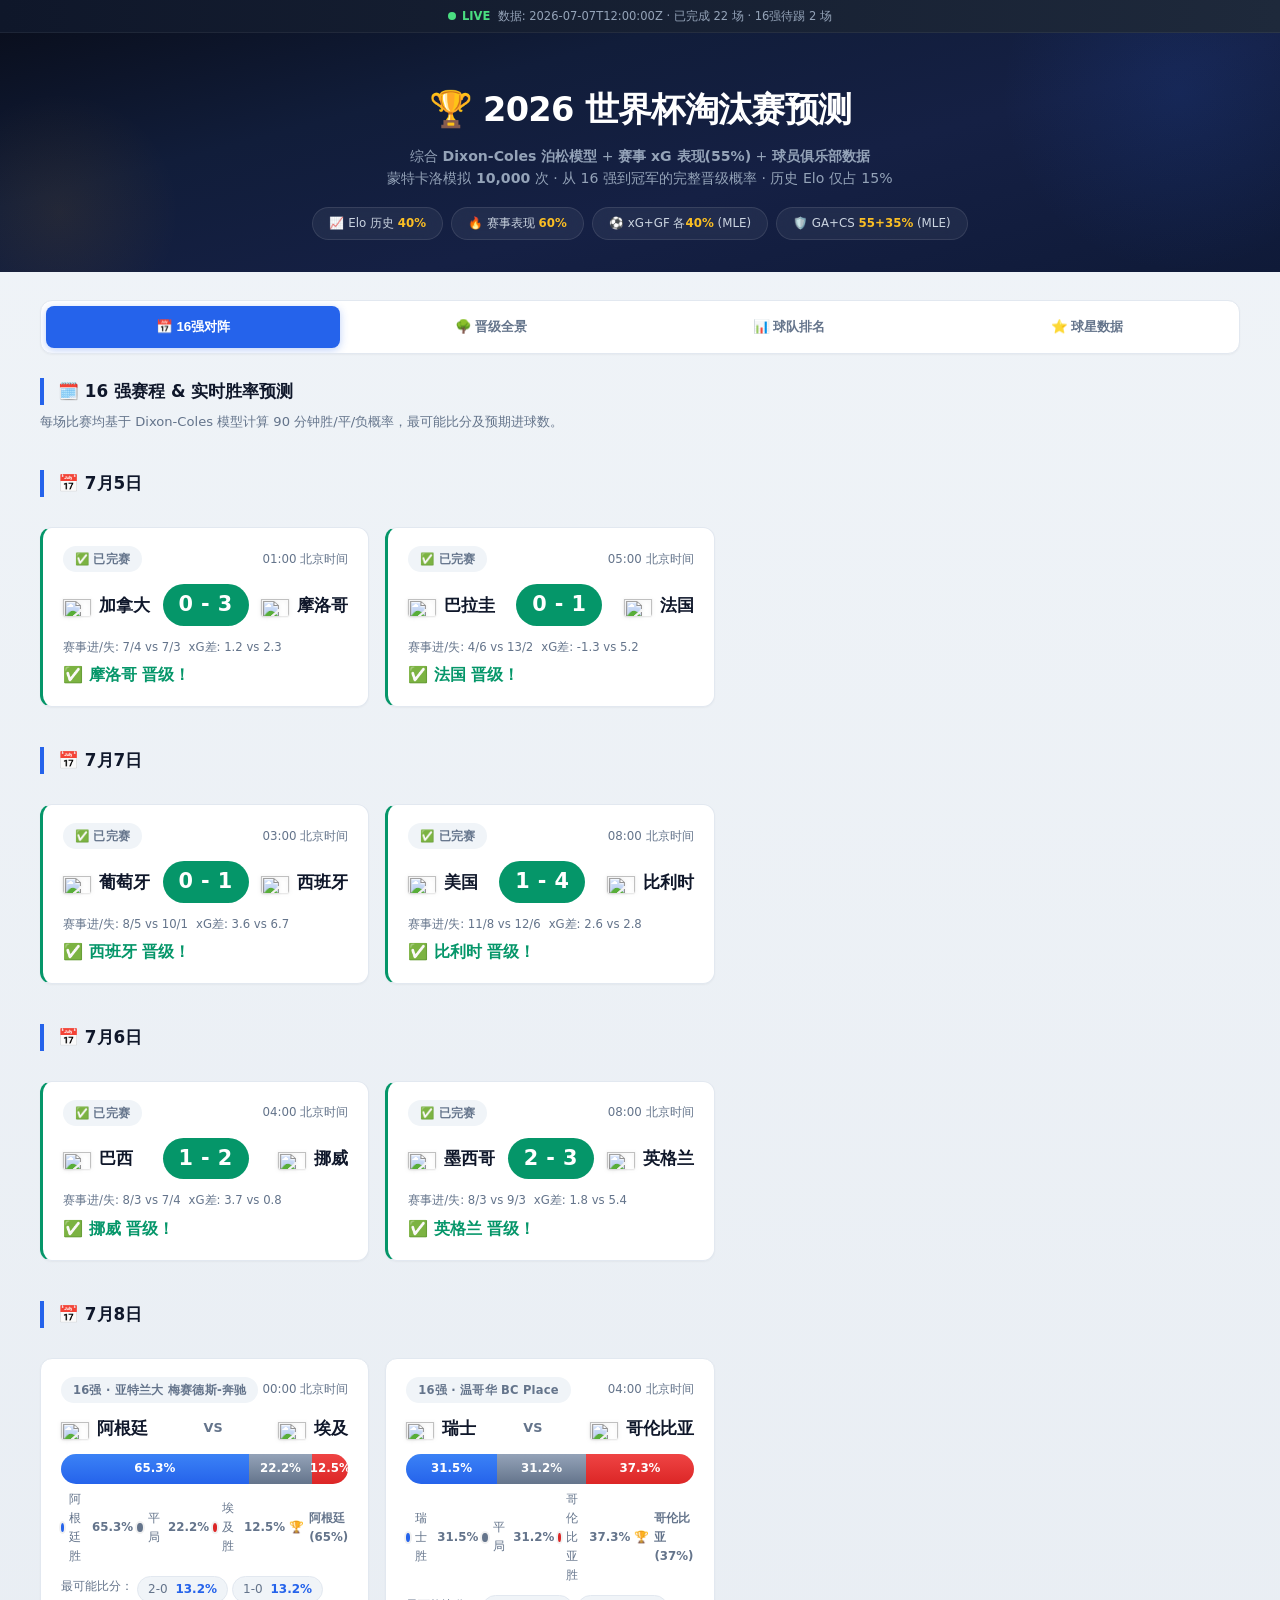
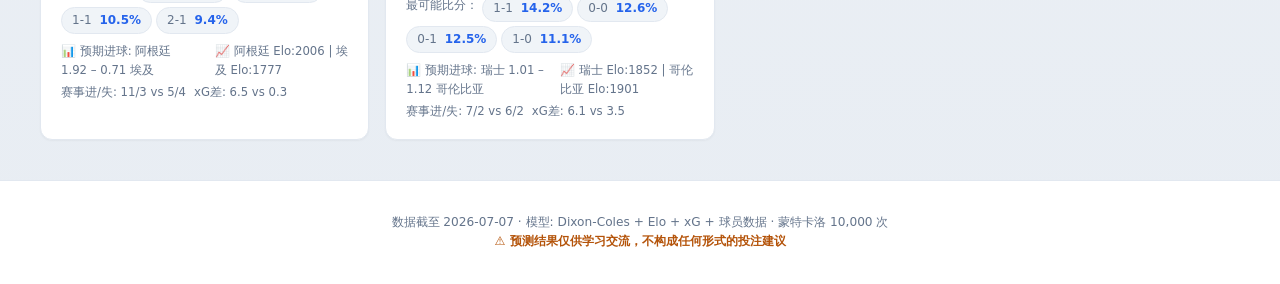
==== commit 623c553b: "R16-5: Portugal 0-1 Spain (Merino 90+1'); R16-6: USA 1-4 Belgium (De Ketelaere brace); update QF bra" ====
--- a/index.html
+++ b/index.html
@@ -316,7 +316,7 @@
 </div><!-- /container -->
 
 <div class="footer">
-  数据截至 2026-07-04 · 模型: Dixon-Coles + Elo + xG + 球员数据 · 蒙特卡洛 10,000 次<br>
+  数据截至 2026-07-07 · 模型: Dixon-Coles + Elo + xG + 球员数据 · 蒙特卡洛 10,000 次<br>
   <span class="warn">⚠️ 预测结果仅供学习交流，不构成任何形式的投注建议</span>
 </div>
 
@@ -379,21 +379,21 @@
 // form: last 3 results (1=W, 0=D, -1=L), starAvg: avg rating of top 5 players
 const TEAMS = {
   "阿根廷":  {elo:2006,att:1.13,def:1.31,xgFor:9.28,xgAgainst:2.74,gf:11,ga:3,cs:2,poss:54,shotsOT:6.5,form:[1,1,1],mom:0.12,starAvg:86.4,oppAdj:0.9805},
-  "西班牙":  {elo:2002,att:1.20,def:1.27,xgFor:8.83,xgAgainst:2.10,gf:9,ga:1,cs:4,poss:61,shotsOT:7.2,form:[1,1,0],mom:0.08,starAvg:85.2,oppAdj:1.0052},
+  "西班牙":  {elo:2002,att:1.20,def:1.27,xgFor:8.83,xgAgainst:2.10,gf:10,ga:1,cs:5,poss:61,shotsOT:7.2,form:[1,0,1],mom:0.10,starAvg:85.2,oppAdj:1.0052},
   "法国":    {elo:1995,att:1.08,def:1.17,xgFor:7.52,xgAgainst:2.35,gf:13,ga:2,cs:2,poss:52,shotsOT:7.8,form:[1,1,1],mom:0.15,starAvg:88.6,oppAdj:0.9760},
   "巴西":    {elo:1931,att:1.19,def:1.30,xgFor:7.10,xgAgainst:3.42,gf:8,ga:3,cs:1,poss:55,shotsOT:6.8,form:[1,1,0],mom:0.06,starAvg:86.0,oppAdj:1.0105},
   "英格兰":  {elo:1927,att:1.01,def:1.23,xgFor:8.47,xgAgainst:3.10,gf:9,ga:3,cs:2,poss:58,shotsOT:6.0,form:[1,0,1],mom:0.04,starAvg:85.8,oppAdj:1.0027},
   "摩洛哥":  {elo:1912,att:0.68,def:1.17,xgFor:5.85,xgAgainst:3.55,gf:7,ga:3,cs:2,poss:44,shotsOT:4.2,form:[1,1,0],mom:0.10,starAvg:78.8,oppAdj:1.0403},
   "墨西哥":  {elo:1904,att:0.74,def:0.95,xgFor:5.62,xgAgainst:3.80,gf:8,ga:3,cs:2,poss:48,shotsOT:5.0,form:[1,1,1],mom:0.09,starAvg:77.8,oppAdj:0.9783},
   "哥伦比亚":{elo:1901,att:0.92,def:1.17,xgFor:6.38,xgAgainst:2.90,gf:6,ga:2,cs:3,poss:51,shotsOT:5.5,form:[1,1,1],mom:0.11,starAvg:80.6,oppAdj:1.0096},
-  "葡萄牙":  {elo:1892,att:1.08,def:1.11,xgFor:7.25,xgAgainst:3.68,gf:8,ga:4,cs:1,poss:53,shotsOT:6.2,form:[1,0,1],mom:0.02,starAvg:82.4,oppAdj:1.0248},
-  "比利时":  {elo:1840,att:1.04,def:0.94,xgFor:6.90,xgAgainst:4.15,gf:8,ga:5,cs:0,poss:50,shotsOT:5.8,form:[1,0,1],mom:-0.02,starAvg:81.6,oppAdj:0.9856},
+  "葡萄牙":  {elo:1892,att:1.08,def:1.11,xgFor:7.25,xgAgainst:3.68,gf:8,ga:5,cs:1,poss:53,shotsOT:6.2,form:[0,1,-1],mom:-0.02,starAvg:82.4,oppAdj:1.0248},
+  "比利时":  {elo:1840,att:1.04,def:0.94,xgFor:6.90,xgAgainst:4.15,gf:12,ga:6,cs:0,poss:50,shotsOT:5.8,form:[0,1,1],mom:0.05,starAvg:81.6,oppAdj:0.9856},
   "瑞士":    {elo:1852,att:0.85,def:0.86,xgFor:8.57,xgAgainst:2.50,gf:7,ga:2,cs:2,poss:49,shotsOT:5.2,form:[1,1,0],mom:0.05,starAvg:76.8,oppAdj:0.9767},
   "挪威":    {elo:1850,att:0.84,def:0.71,xgFor:5.18,xgAgainst:4.40,gf:7,ga:4,cs:1,poss:46,shotsOT:4.8,form:[1,0,1],mom:0.03,starAvg:80.2,oppAdj:1.0160},
   "巴拉圭":  {elo:1731,att:0.49,def:0.88,xgFor:3.95,xgAgainst:5.20,gf:4,ga:6,cs:0,poss:38,shotsOT:3.0,form:[0,1,1],mom:0.08,starAvg:72.0,oppAdj:1.0242},
   "加拿大":  {elo:1769,att:0.62,def:0.74,xgFor:5.10,xgAgainst:3.90,gf:7,ga:4,cs:2,poss:43,shotsOT:4.5,form:[1,1,0],mom:0.07,starAvg:75.6,oppAdj:1.0011},
   "埃及":    {elo:1777,att:0.50,def:0.85,xgFor:4.35,xgAgainst:4.10,gf:5,ga:4,cs:1,poss:42,shotsOT:3.8,form:[0,1,1],mom:-0.01,starAvg:76.4,oppAdj:0.9719},
-  "美国":    {elo:1787,att:0.72,def:0.77,xgFor:6.15,xgAgainst:3.60,gf:10,ga:4,cs:1,poss:47,shotsOT:5.8,form:[1,1,0],mom:0.06,starAvg:77.0,oppAdj:0.9965},
+  "美国":    {elo:1787,att:0.72,def:0.77,xgFor:6.15,xgAgainst:3.60,gf:11,ga:8,cs:1,poss:47,shotsOT:5.8,form:[1,0,-1],mom:-0.04,starAvg:77.0,oppAdj:0.9965},
 };
 
 // --- Star players ---
@@ -854,10 +854,10 @@
   const qfSlots = QF_PATHS.map(qf => {
     const m1 = R16_MATCHES.find(m => m.id === qf.from[0]);
     const m2 = R16_MATCHES.find(m => m.id === qf.from[1]);
-    const p1 = r16Preds[qf.from[0]];
-    const p2 = r16Preds[qf.from[1]];
-    const adv1 = p1.pH > p1.pA ? m1.h : m1.a;
-    const adv2 = p2.pH > p2.pA ? m2.h : m2.a;
+    const r1 = matchResultsMap[DATA_ID[qf.from[0]]];
+    const r2 = matchResultsMap[DATA_ID[qf.from[1]]];
+    const adv1 = r1 ? r1.winner : (r16Preds[qf.from[0]].pH > r16Preds[qf.from[0]].pA ? m1.h : m1.a);
+    const adv2 = r2 ? r2.winner : (r16Preds[qf.from[1]].pH > r16Preds[qf.from[1]].pA ? m2.h : m2.a);
     const all1 = [m1.h, m1.a].sort((a,b) => (mc[b]?.qfPct||0) - (mc[a]?.qfPct||0));
     const all2 = [m2.h, m2.a].sort((a,b) => (mc[b]?.qfPct||0) - (mc[a]?.qfPct||0));
     return {id:qf.id,adv1,adv2,all1,all2,label:qf.label,date:qf.date,venue:qf.venue};
@@ -884,10 +884,15 @@
   html += '<div class="bracket-col"><div class="bracket-label">🏟️ 16 强</div><div class="bracket-round" id="brR16">';
   R16_MATCHES.forEach((m,idx) => {
     const p = r16Preds[m.id];
-    html += `<div class="bracket-node done">
+    const r = matchResultsMap[DATA_ID[m.id]];
+    const sH = r ? `<b>${r.hs}</b>` : `${(p.pH*100).toFixed(0)}%`;
+    const sA = r ? `<b>${r.as}</b>` : `${(p.pA*100).toFixed(0)}%`;
+    const winnerH = r && r.winner === m.h ? ' style="font-weight:800;color:#059669"' : '';
+    const winnerA = r && r.winner === m.a ? ' style="font-weight:800;color:#059669"' : '';
+    html += `<div class="bracket-node ${r ? 'done' : ''}">
       <div class="bn-head">${m.date.split(' ')[0].replace('月','/').replace('日','')} · ${m.venue.slice(0,8)}</div>
-      <div class="bn-row"><span class="bn-team">${flag(m.h)} ${m.h}</span><span class="bn-pct">${(p.pH*100).toFixed(0)}%</span></div>
-      <div class="bn-row"><span class="bn-team">${flag(m.a)} ${m.a}</span><span class="bn-pct">${(p.pA*100).toFixed(0)}%</span></div>
+      <div class="bn-row"><span class="bn-team"${winnerH}>${flag(m.h)} ${m.h} ${r ? sH : ''}</span><span class="bn-pct">${sH}</span></div>
+      <div class="bn-row"><span class="bn-team"${winnerA}>${flag(m.a)} ${m.a} ${r ? sA : ''}</span><span class="bn-pct">${sA}</span></div>
     </div>`;
   });
   html += '</div></div>';
@@ -1055,7 +1060,7 @@
 // EMBEDDED DATA (works without HTTP server) + live fetch enhancement
 // ===================================================================
 const EMBEDDED_DATA = {
-  "lastUpdated": "2026-07-05T06:00:00Z",
+  "lastUpdated": "2026-07-07T12:00:00Z",
   "source": "FIFA.com / FootyStats",
   "matches": {
     "R32": [
@@ -1081,8 +1086,8 @@
       {"id":"R16-2","h":"巴拉圭","a":"法国","hs":0,"as":1,"winner":"法国","date":"2026-07-05T05:00+08","venue":"费城","status":"done"},
       {"id":"R16-3","h":"巴西","a":"挪威","hs":1,"as":2,"winner":"挪威","date":"2026-07-06T04:00+08","venue":"纽约","status":"done"},
       {"id":"R16-4","h":"墨西哥","a":"英格兰","hs":2,"as":3,"winner":"英格兰","date":"2026-07-06T08:00+08","venue":"墨西哥城","status":"done"},
-      {"id":"R16-5","h":"葡萄牙","a":"西班牙","hs":null,"as":null,"winner":null,"date":"2026-07-07T03:00+08","venue":"达拉斯","status":"upcoming"},
-      {"id":"R16-6","h":"美国","a":"比利时","hs":null,"as":null,"winner":null,"date":"2026-07-07T08:00+08","venue":"西雅图","status":"upcoming"},
+      {"id":"R16-5","h":"葡萄牙","a":"西班牙","hs":0,"as":1,"winner":"西班牙","date":"2026-07-07T03:00+08","venue":"达拉斯","status":"done"},
+      {"id":"R16-6","h":"美国","a":"比利时","hs":1,"as":4,"winner":"比利时","date":"2026-07-07T08:00+08","venue":"西雅图","status":"done"},
       {"id":"R16-7","h":"阿根廷","a":"埃及","hs":null,"as":null,"winner":null,"date":"2026-07-08T00:00+08","venue":"亚特兰大","status":"upcoming"},
       {"id":"R16-8","h":"瑞士","a":"哥伦比亚","hs":null,"as":null,"winner":null,"date":"2026-07-08T04:00+08","venue":"温哥华","status":"upcoming"}
     ],
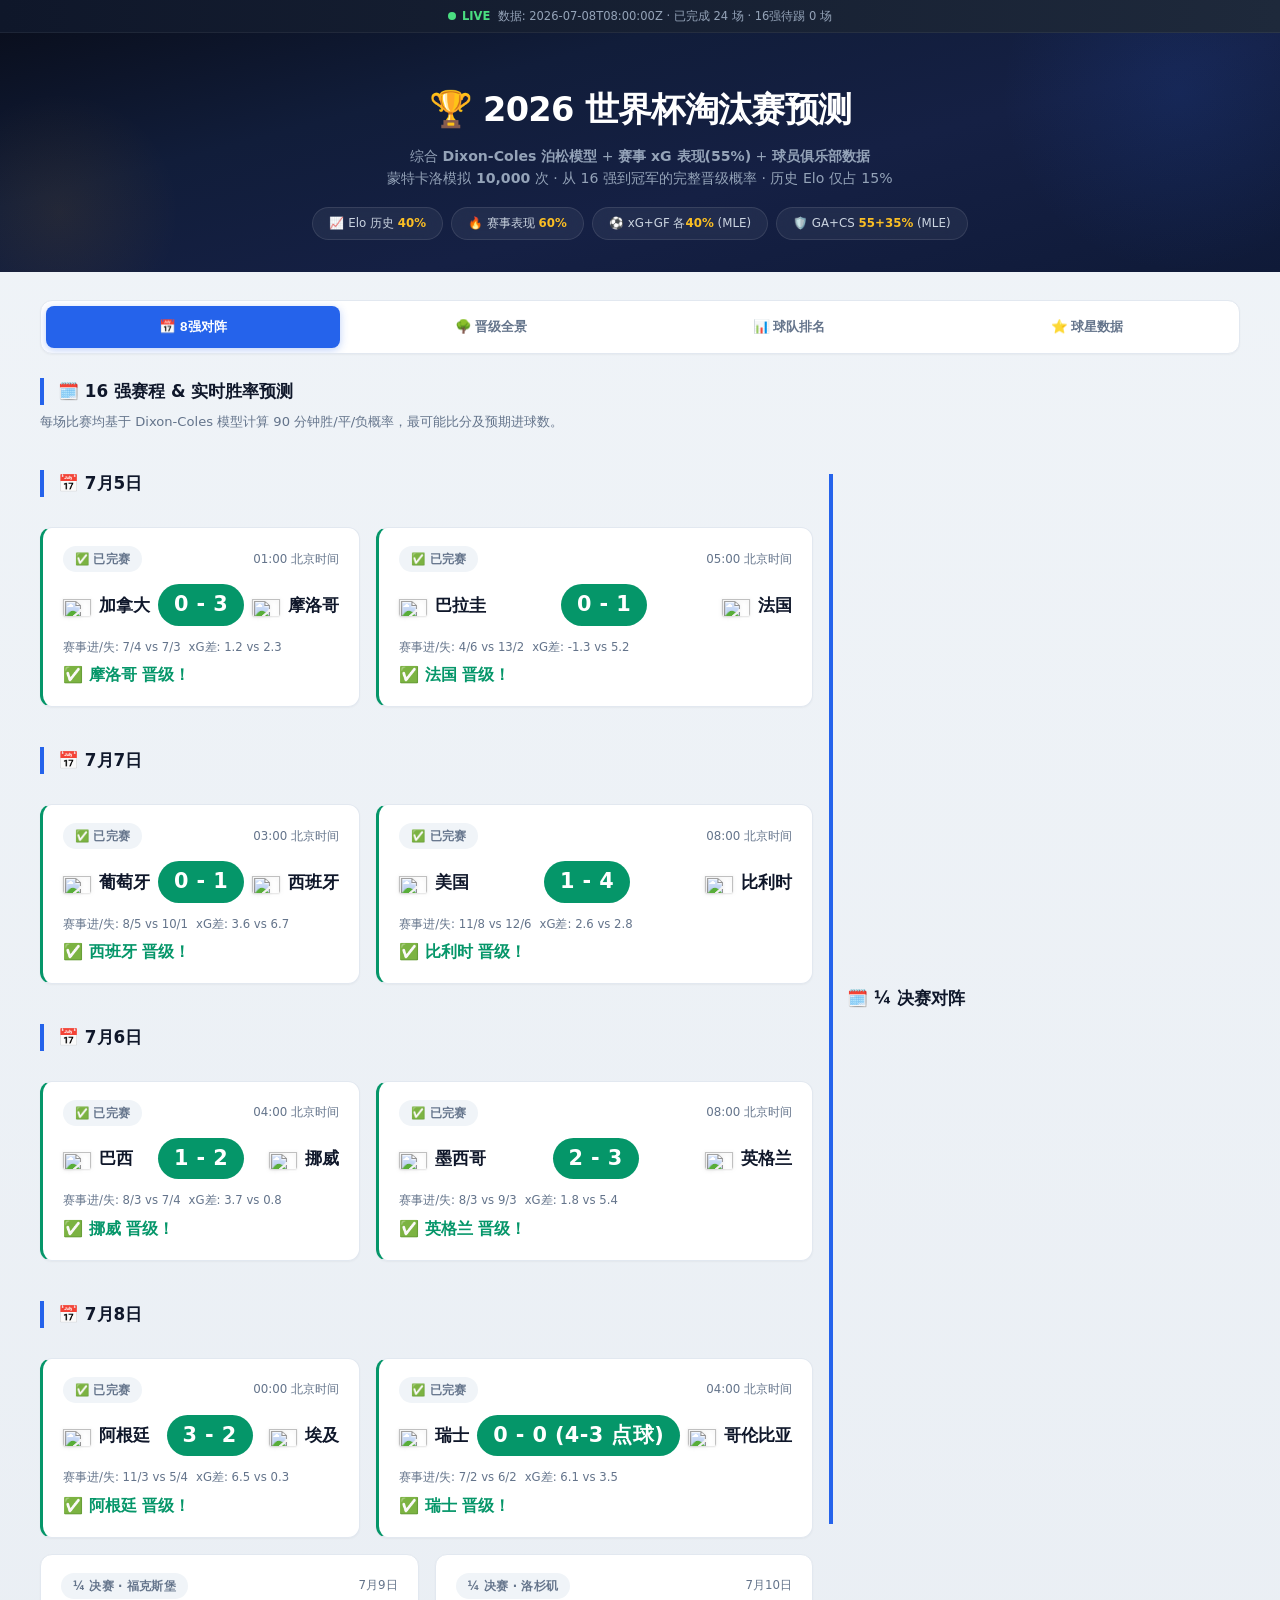
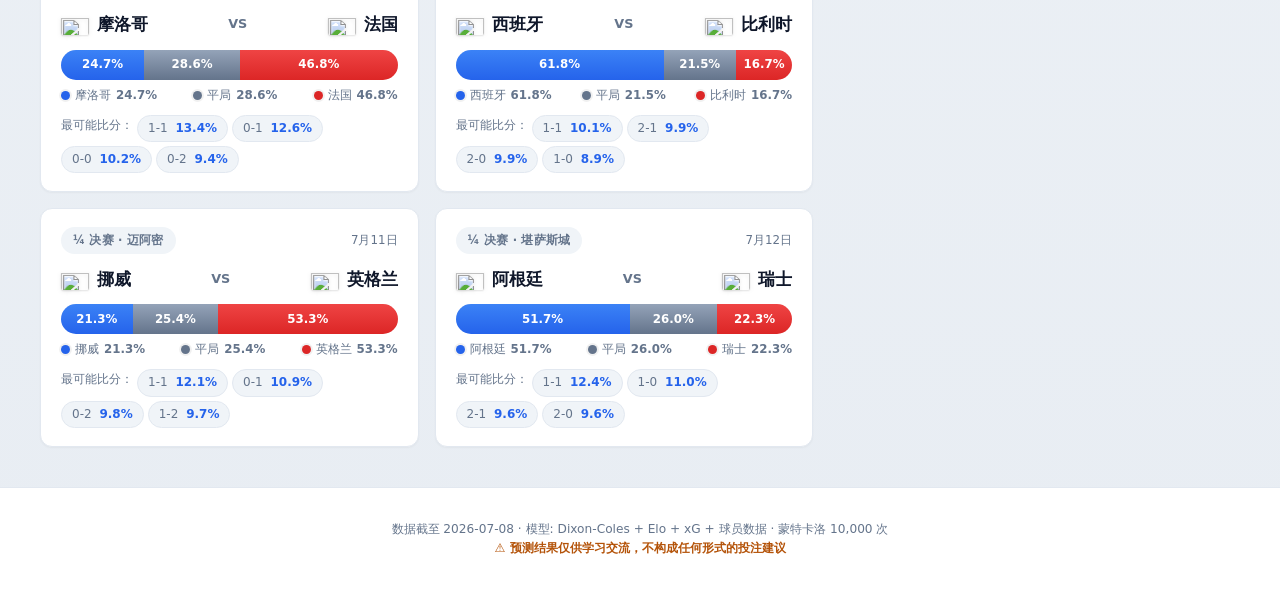
==== commit 5480e250: "R16-7: Argentina 3-2 Egypt (comeback from 0-2, Messi 8g); R16-8: Switzerland 0-0 Colombia (4-3 pens)" ====
--- a/index.html
+++ b/index.html
@@ -316,7 +316,7 @@
 </div><!-- /container -->
 
 <div class="footer">
-  数据截至 2026-07-07 · 模型: Dixon-Coles + Elo + xG + 球员数据 · 蒙特卡洛 10,000 次<br>
+  数据截至 2026-07-08 · 模型: Dixon-Coles + Elo + xG + 球员数据 · 蒙特卡洛 10,000 次<br>
   <span class="warn">⚠️ 预测结果仅供学习交流，不构成任何形式的投注建议</span>
 </div>
 
@@ -399,7 +399,7 @@
 // --- Star players ---
 const PLAYERS = [
   {name:"姆巴佩",team:"法国",club:"皇家马德里",age:27,g:44,a:5,cr:8.7,tg:6,ta:2,tr:8.9,val:200},
-  {name:"梅西",team:"阿根廷",club:"迈阿密国际",age:39,g:21,a:12,cr:8.3,tg:7,ta:0,tr:8.7,val:25},
+  {name:"梅西",team:"阿根廷",club:"迈阿密国际",age:39,g:21,a:12,cr:8.3,tg:8,ta:1,tr:8.9,val:25},
   {name:"哈兰德",team:"挪威",club:"曼城",age:25,g:34,a:5,cr:7.9,tg:5,ta:0,tr:8.3,val:200},
   {name:"凯恩",team:"英格兰",club:"拜仁慕尼黑",age:32,g:36,a:9,cr:8.2,tg:5,ta:1,tr:8.1,val:100},
   {name:"维尼修斯",team:"巴西",club:"皇家马德里",age:25,g:20,a:14,cr:7.8,tg:4,ta:1,tr:8.0,val:200},
@@ -1060,7 +1060,7 @@
 // EMBEDDED DATA (works without HTTP server) + live fetch enhancement
 // ===================================================================
 const EMBEDDED_DATA = {
-  "lastUpdated": "2026-07-07T12:00:00Z",
+  "lastUpdated": "2026-07-08T08:00:00Z",
   "source": "FIFA.com / FootyStats",
   "matches": {
     "R32": [
@@ -1088,8 +1088,8 @@
       {"id":"R16-4","h":"墨西哥","a":"英格兰","hs":2,"as":3,"winner":"英格兰","date":"2026-07-06T08:00+08","venue":"墨西哥城","status":"done"},
       {"id":"R16-5","h":"葡萄牙","a":"西班牙","hs":0,"as":1,"winner":"西班牙","date":"2026-07-07T03:00+08","venue":"达拉斯","status":"done"},
       {"id":"R16-6","h":"美国","a":"比利时","hs":1,"as":4,"winner":"比利时","date":"2026-07-07T08:00+08","venue":"西雅图","status":"done"},
-      {"id":"R16-7","h":"阿根廷","a":"埃及","hs":null,"as":null,"winner":null,"date":"2026-07-08T00:00+08","venue":"亚特兰大","status":"upcoming"},
-      {"id":"R16-8","h":"瑞士","a":"哥伦比亚","hs":null,"as":null,"winner":null,"date":"2026-07-08T04:00+08","venue":"温哥华","status":"upcoming"}
+      {"id":"R16-7","h":"阿根廷","a":"埃及","hs":3,"as":2,"winner":"阿根廷","date":"2026-07-08T00:00+08","venue":"亚特兰大","status":"done"},
+      {"id":"R16-8","h":"瑞士","a":"哥伦比亚","hs":0,"as":0,"ps":4,"pa":3,"winner":"瑞士","date":"2026-07-08T04:00+08","venue":"温哥华","status":"done"}
     ],
     "QF": [
       {"id":"QF-1","from":["R16-1","R16-2"],"date":"2026-07-09","venue":"福克斯堡","status":"pending"},
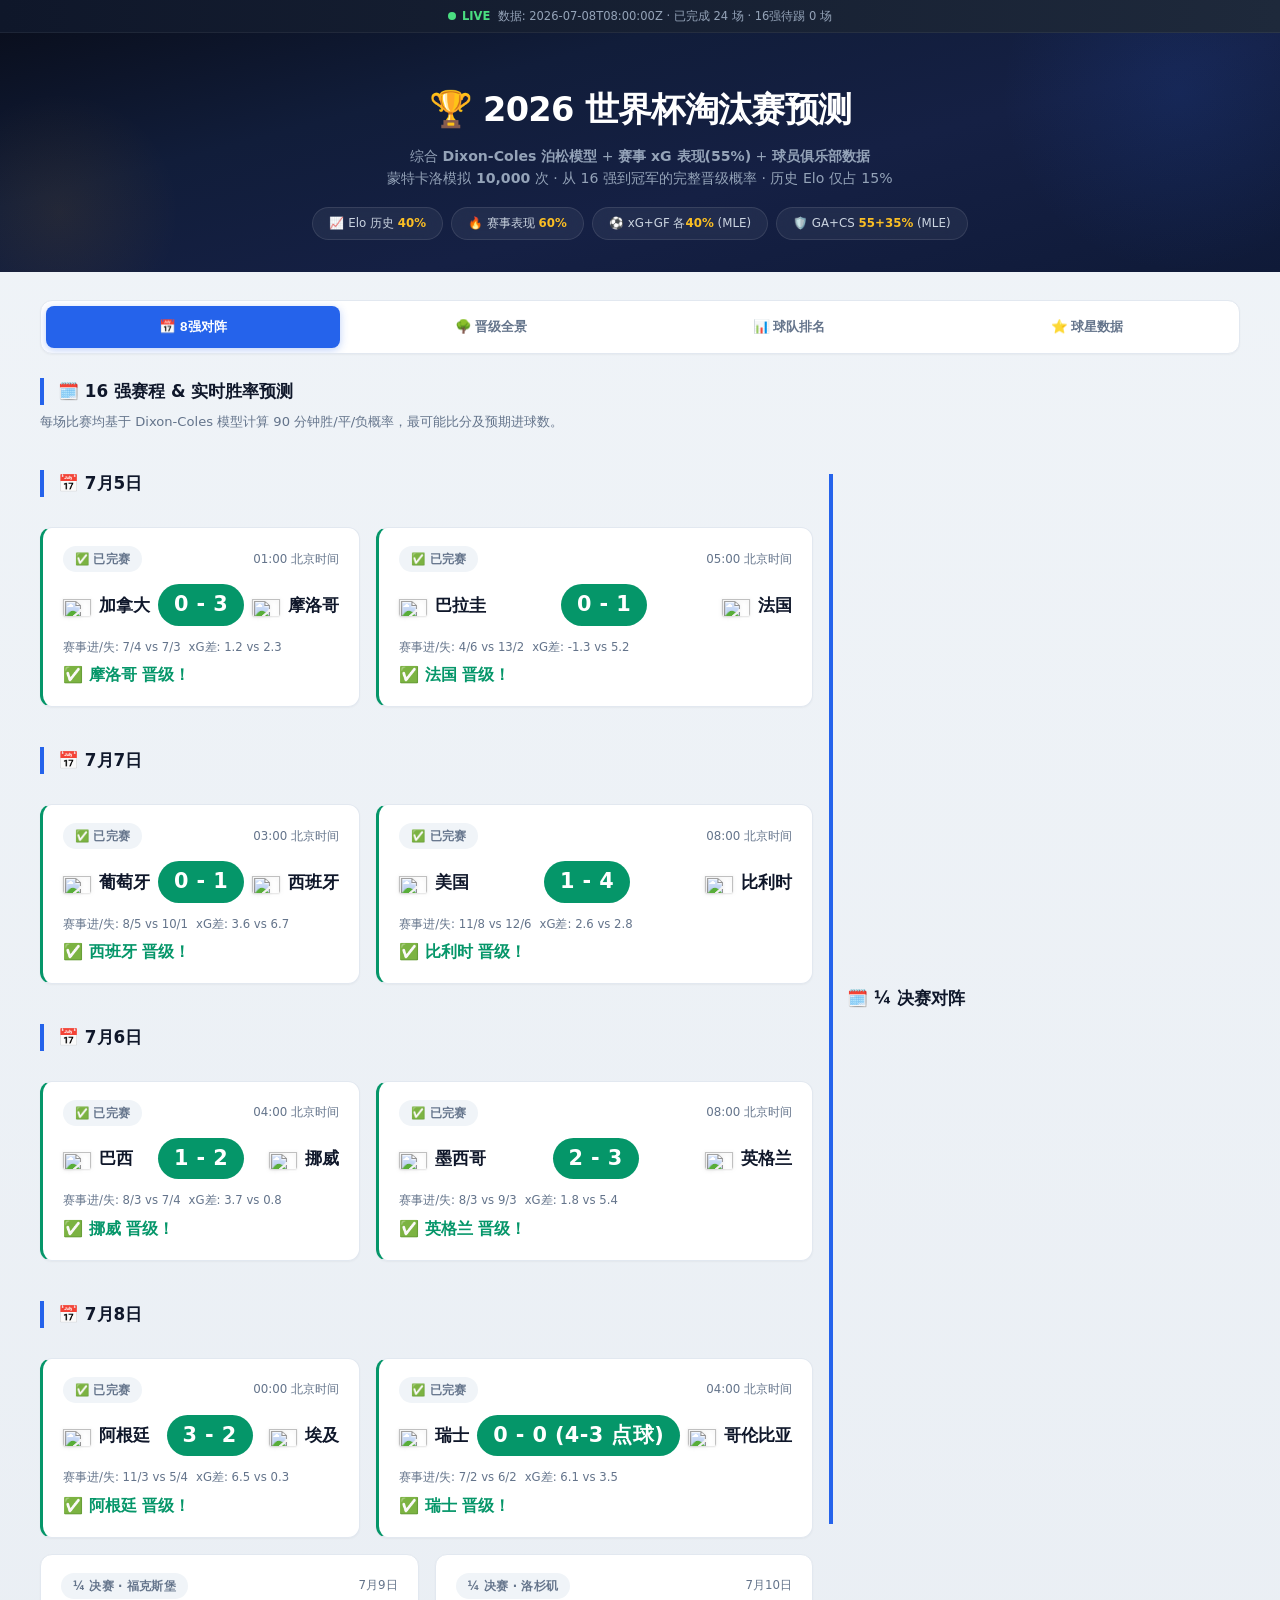
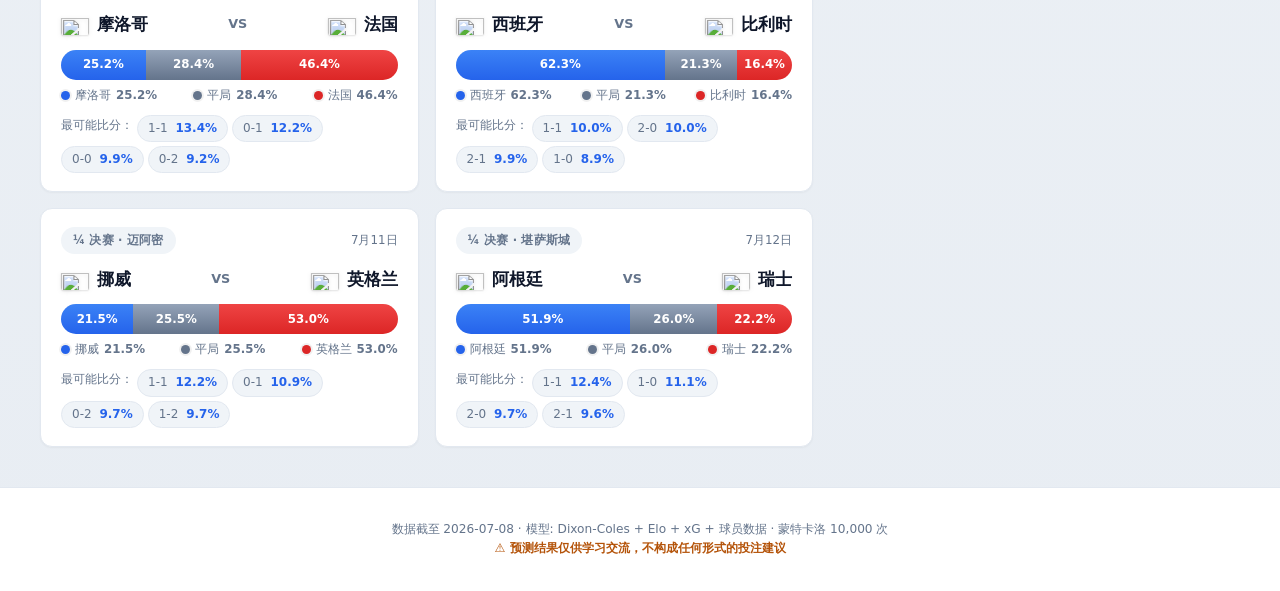
==== commit 7508912c: "FIFA Power Rankings sync" ====
--- a/index.html
+++ b/index.html
@@ -376,53 +376,79 @@
 // elo: Elo rating, att/def: Dixon-Coles log-space params,
 // xgFor/xgAgainst: tournament xG, gf/ga: actual goals,
 // cs: clean sheets, poss: possession%, shotsOT: shots on target per game
-// form: last 3 results (1=W, 0=D, -1=L), starAvg: avg rating of top 5 players
+// form: last 3 results (1=W, 0=D, -1=L), starAvg: FIFA Power Rankings avg of top players
 const TEAMS = {
-  "阿根廷":  {elo:2006,att:1.13,def:1.31,xgFor:9.28,xgAgainst:2.74,gf:11,ga:3,cs:2,poss:54,shotsOT:6.5,form:[1,1,1],mom:0.12,starAvg:86.4,oppAdj:0.9805},
-  "西班牙":  {elo:2002,att:1.20,def:1.27,xgFor:8.83,xgAgainst:2.10,gf:10,ga:1,cs:5,poss:61,shotsOT:7.2,form:[1,0,1],mom:0.10,starAvg:85.2,oppAdj:1.0052},
-  "法国":    {elo:1995,att:1.08,def:1.17,xgFor:7.52,xgAgainst:2.35,gf:13,ga:2,cs:2,poss:52,shotsOT:7.8,form:[1,1,1],mom:0.15,starAvg:88.6,oppAdj:0.9760},
-  "巴西":    {elo:1931,att:1.19,def:1.30,xgFor:7.10,xgAgainst:3.42,gf:8,ga:3,cs:1,poss:55,shotsOT:6.8,form:[1,1,0],mom:0.06,starAvg:86.0,oppAdj:1.0105},
-  "英格兰":  {elo:1927,att:1.01,def:1.23,xgFor:8.47,xgAgainst:3.10,gf:9,ga:3,cs:2,poss:58,shotsOT:6.0,form:[1,0,1],mom:0.04,starAvg:85.8,oppAdj:1.0027},
-  "摩洛哥":  {elo:1912,att:0.68,def:1.17,xgFor:5.85,xgAgainst:3.55,gf:7,ga:3,cs:2,poss:44,shotsOT:4.2,form:[1,1,0],mom:0.10,starAvg:78.8,oppAdj:1.0403},
-  "墨西哥":  {elo:1904,att:0.74,def:0.95,xgFor:5.62,xgAgainst:3.80,gf:8,ga:3,cs:2,poss:48,shotsOT:5.0,form:[1,1,1],mom:0.09,starAvg:77.8,oppAdj:0.9783},
-  "哥伦比亚":{elo:1901,att:0.92,def:1.17,xgFor:6.38,xgAgainst:2.90,gf:6,ga:2,cs:3,poss:51,shotsOT:5.5,form:[1,1,1],mom:0.11,starAvg:80.6,oppAdj:1.0096},
-  "葡萄牙":  {elo:1892,att:1.08,def:1.11,xgFor:7.25,xgAgainst:3.68,gf:8,ga:5,cs:1,poss:53,shotsOT:6.2,form:[0,1,-1],mom:-0.02,starAvg:82.4,oppAdj:1.0248},
-  "比利时":  {elo:1840,att:1.04,def:0.94,xgFor:6.90,xgAgainst:4.15,gf:12,ga:6,cs:0,poss:50,shotsOT:5.8,form:[0,1,1],mom:0.05,starAvg:81.6,oppAdj:0.9856},
-  "瑞士":    {elo:1852,att:0.85,def:0.86,xgFor:8.57,xgAgainst:2.50,gf:7,ga:2,cs:2,poss:49,shotsOT:5.2,form:[1,1,0],mom:0.05,starAvg:76.8,oppAdj:0.9767},
-  "挪威":    {elo:1850,att:0.84,def:0.71,xgFor:5.18,xgAgainst:4.40,gf:7,ga:4,cs:1,poss:46,shotsOT:4.8,form:[1,0,1],mom:0.03,starAvg:80.2,oppAdj:1.0160},
-  "巴拉圭":  {elo:1731,att:0.49,def:0.88,xgFor:3.95,xgAgainst:5.20,gf:4,ga:6,cs:0,poss:38,shotsOT:3.0,form:[0,1,1],mom:0.08,starAvg:72.0,oppAdj:1.0242},
-  "加拿大":  {elo:1769,att:0.62,def:0.74,xgFor:5.10,xgAgainst:3.90,gf:7,ga:4,cs:2,poss:43,shotsOT:4.5,form:[1,1,0],mom:0.07,starAvg:75.6,oppAdj:1.0011},
-  "埃及":    {elo:1777,att:0.50,def:0.85,xgFor:4.35,xgAgainst:4.10,gf:5,ga:4,cs:1,poss:42,shotsOT:3.8,form:[0,1,1],mom:-0.01,starAvg:76.4,oppAdj:0.9719},
-  "美国":    {elo:1787,att:0.72,def:0.77,xgFor:6.15,xgAgainst:3.60,gf:11,ga:8,cs:1,poss:47,shotsOT:5.8,form:[1,0,-1],mom:-0.04,starAvg:77.0,oppAdj:0.9965},
+  "阿根廷":  {elo:2006,att:1.13,def:1.31,xgFor:9.28,xgAgainst:2.74,gf:11,ga:3,cs:2,poss:54,shotsOT:6.5,form:[1,1,1],mom:0.12,starAvg:6.1,oppAdj:0.9805},
+  "西班牙":  {elo:2002,att:1.20,def:1.27,xgFor:8.83,xgAgainst:2.10,gf:10,ga:1,cs:5,poss:61,shotsOT:7.2,form:[1,0,1],mom:0.10,starAvg:6.2,oppAdj:1.0052},
+  "法国":    {elo:1995,att:1.08,def:1.17,xgFor:7.52,xgAgainst:2.35,gf:13,ga:2,cs:2,poss:52,shotsOT:7.8,form:[1,1,1],mom:0.15,starAvg:6.5,oppAdj:0.9760},
+  "巴西":    {elo:1931,att:1.19,def:1.30,xgFor:7.10,xgAgainst:3.42,gf:8,ga:3,cs:1,poss:55,shotsOT:6.8,form:[1,1,0],mom:0.06,starAvg:5.7,oppAdj:1.0105},
+  "英格兰":  {elo:1927,att:1.01,def:1.23,xgFor:8.47,xgAgainst:3.10,gf:9,ga:3,cs:2,poss:58,shotsOT:6.0,form:[1,0,1],mom:0.04,starAvg:5.9,oppAdj:1.0027},
+  "摩洛哥":  {elo:1912,att:0.68,def:1.17,xgFor:5.85,xgAgainst:3.55,gf:7,ga:3,cs:2,poss:44,shotsOT:4.2,form:[1,1,0],mom:0.10,starAvg:6.2,oppAdj:1.0403},
+  "墨西哥":  {elo:1904,att:0.74,def:0.95,xgFor:5.62,xgAgainst:3.80,gf:8,ga:3,cs:2,poss:48,shotsOT:5.0,form:[1,1,1],mom:0.09,starAvg:5.3,oppAdj:0.9783},
+  "哥伦比亚":{elo:1901,att:0.92,def:1.17,xgFor:6.38,xgAgainst:2.90,gf:6,ga:2,cs:3,poss:51,shotsOT:5.5,form:[1,1,1],mom:0.11,starAvg:5.6,oppAdj:1.0096},
+  "葡萄牙":  {elo:1892,att:1.08,def:1.11,xgFor:7.25,xgAgainst:3.68,gf:8,ga:5,cs:1,poss:53,shotsOT:6.2,form:[0,1,-1],mom:-0.02,starAvg:5.2,oppAdj:1.0248},
+  "比利时":  {elo:1840,att:1.04,def:0.94,xgFor:6.90,xgAgainst:4.15,gf:12,ga:6,cs:0,poss:50,shotsOT:5.8,form:[0,1,1],mom:0.05,starAvg:5.5,oppAdj:0.9856},
+  "瑞士":    {elo:1852,att:0.85,def:0.86,xgFor:8.57,xgAgainst:2.50,gf:7,ga:2,cs:2,poss:49,shotsOT:5.2,form:[1,1,0],mom:0.05,starAvg:5.0,oppAdj:0.9767},
+  "挪威":    {elo:1850,att:0.84,def:0.71,xgFor:5.18,xgAgainst:4.40,gf:7,ga:4,cs:1,poss:46,shotsOT:4.8,form:[1,0,1],mom:0.03,starAvg:5.7,oppAdj:1.0160},
+  "巴拉圭":  {elo:1731,att:0.49,def:0.88,xgFor:3.95,xgAgainst:5.20,gf:4,ga:6,cs:0,poss:38,shotsOT:3.0,form:[0,1,1],mom:0.08,starAvg:4.8,oppAdj:1.0242},
+  "加拿大":  {elo:1769,att:0.62,def:0.74,xgFor:5.10,xgAgainst:3.90,gf:7,ga:4,cs:2,poss:43,shotsOT:4.5,form:[1,1,0],mom:0.07,starAvg:5.2,oppAdj:1.0011},
+  "埃及":    {elo:1777,att:0.50,def:0.85,xgFor:4.35,xgAgainst:4.10,gf:5,ga:4,cs:1,poss:42,shotsOT:3.8,form:[0,1,1],mom:-0.01,starAvg:5.2,oppAdj:0.9719},
+  "美国":    {elo:1787,att:0.72,def:0.77,xgFor:6.15,xgAgainst:3.60,gf:11,ga:8,cs:1,poss:47,shotsOT:5.8,form:[1,0,-1],mom:-0.04,starAvg:5.3,oppAdj:0.9965},
 };
 
-// --- Star players ---
+// --- Star players (tr = FIFA Power Rankings composite: (Att+Cre+Def)/3) ---
+// ★ = FIFA官方完整数据  ☆ = FIFA部分数据+推算  ○ = 赛事数据推算
 const PLAYERS = [
-  {name:"姆巴佩",team:"法国",club:"皇家马德里",age:27,g:44,a:5,cr:8.7,tg:6,ta:2,tr:8.9,val:200},
-  {name:"梅西",team:"阿根廷",club:"迈阿密国际",age:39,g:21,a:12,cr:8.3,tg:8,ta:1,tr:8.9,val:25},
-  {name:"哈兰德",team:"挪威",club:"曼城",age:25,g:34,a:5,cr:7.9,tg:5,ta:0,tr:8.3,val:200},
-  {name:"凯恩",team:"英格兰",club:"拜仁慕尼黑",age:32,g:36,a:9,cr:8.2,tg:5,ta:1,tr:8.1,val:100},
-  {name:"维尼修斯",team:"巴西",club:"皇家马德里",age:25,g:20,a:14,cr:7.8,tg:4,ta:1,tr:8.0,val:200},
-  {name:"登贝莱",team:"法国",club:"巴黎圣日耳曼",age:29,g:18,a:16,cr:8.0,tg:4,ta:2,tr:8.4,val:80},
-  {name:"亚马尔",team:"西班牙",club:"巴塞罗那",age:18,g:18,a:21,cr:8.1,tg:2,ta:3,tr:8.2,val:180},
-  {name:"贝林厄姆",team:"英格兰",club:"皇家马德里",age:22,g:22,a:13,cr:8.3,tg:2,ta:2,tr:7.9,val:180},
-  {name:"C罗",team:"葡萄牙",club:"利雅得胜利",age:41,g:35,a:11,cr:8.0,tg:3,ta:0,tr:7.6,val:12},
-  {name:"萨拉赫",team:"埃及",club:"利物浦",age:34,g:29,a:15,cr:8.4,tg:2,ta:2,tr:7.8,val:50},
-  {name:"德布劳内",team:"比利时",club:"曼城",age:33,g:6,a:18,cr:8.0,tg:1,ta:3,tr:7.7,val:45},
-  {name:"佩德里",team:"西班牙",club:"巴塞罗那",age:23,g:8,a:14,cr:7.9,tg:1,ta:2,tr:7.9,val:120},
-  {name:"戴维",team:"加拿大",club:"里尔",age:26,g:27,a:8,cr:7.8,tg:3,ta:1,tr:7.7,val:60},
-  {name:"普利西奇",team:"美国",club:"AC米兰",age:27,g:15,a:11,cr:7.7,tg:2,ta:3,tr:7.8,val:45},
-  {name:"迪亚斯",team:"哥伦比亚",club:"利物浦",age:29,g:18,a:8,cr:7.9,tg:3,ta:1,tr:8.1,val:85},
-  {name:"劳塔罗",team:"阿根廷",club:"国际米兰",age:28,g:25,a:7,cr:7.7,tg:3,ta:2,tr:7.8,val:110},
-  {name:"罗德里戈",team:"巴西",club:"皇家马德里",age:25,g:19,a:10,cr:7.7,tg:2,ta:2,tr:7.7,val:110},
-  {name:"萨卡",team:"英格兰",club:"阿森纳",age:24,g:16,a:12,cr:7.8,tg:2,ta:1,tr:7.6,val:150},
-  {name:"恩博洛",team:"瑞士",club:"摩纳哥",age:29,g:16,a:5,cr:7.4,tg:3,ta:1,tr:7.5,val:20},
-  {name:"阿什拉夫",team:"摩洛哥",club:"巴黎圣日耳曼",age:27,g:5,a:9,cr:7.6,tg:1,ta:2,tr:7.6,val:70},
-  {name:"厄德高",team:"挪威",club:"阿森纳",age:27,g:11,a:13,cr:7.8,tg:1,ta:3,tr:7.5,val:100},
-  {name:"B费",team:"葡萄牙",club:"曼联",age:31,g:15,a:13,cr:7.7,tg:2,ta:2,tr:7.6,val:70},
-  {name:"巴洛贡",team:"美国",club:"摩纳哥",age:25,g:22,a:6,cr:7.5,tg:3,ta:0,tr:7.4,val:40},
-  {name:"阿尔米隆",team:"巴拉圭",club:"纽卡斯尔",age:32,g:8,a:6,cr:7.1,tg:1,ta:1,tr:7.0,val:15},
-  {name:"马尔穆什",team:"埃及",club:"曼城",age:27,g:18,a:10,cr:7.7,tg:1,ta:1,tr:7.3,val:60},
+  // ★ FIFA: Att 8.10 Cre 7.40 Def 4.55
+  {name:"姆巴佩",team:"法国",club:"皇家马德里",age:27,g:44,a:5,cr:8.7,tg:7,ta:2,tr:6.7,val:200},
+  // ★ FIFA: Att 8.30 Cre 6.91 Def 5.25
+  {name:"梅西",team:"阿根廷",club:"迈阿密国际",age:39,g:21,a:12,cr:8.3,tg:8,ta:1,tr:6.8,val:25},
+  // ★ FIFA: Att 7.33 Cre 5.03 Def 4.81
+  {name:"哈兰德",team:"挪威",club:"曼城",age:25,g:34,a:5,cr:7.9,tg:5,ta:0,tr:5.7,val:200},
+  // ☆ FIFA Att 7.17, Cre/Def推算
+  {name:"凯恩",team:"英格兰",club:"拜仁慕尼黑",age:32,g:36,a:9,cr:8.2,tg:5,ta:1,tr:5.5,val:100},
+  // ★ FIFA: Att 7.90 Cre 6.51 Def 4.72
+  {name:"维尼修斯",team:"巴西",club:"皇家马德里",age:25,g:20,a:14,cr:7.8,tg:4,ta:1,tr:6.4,val:200},
+  // ★ FIFA: Att 7.51 Cre 6.67 Def 4.70
+  {name:"登贝莱",team:"法国",club:"巴黎圣日耳曼",age:29,g:18,a:16,cr:8.0,tg:4,ta:2,tr:6.3,val:80},
+  // ☆ FIFA创造力前十, Att/Def推算
+  {name:"亚马尔",team:"西班牙",club:"巴塞罗那",age:18,g:18,a:21,cr:8.1,tg:2,ta:3,tr:6.2,val:180},
+  // ☆ FIFA Att 9.44(单场最高) Cre 7.87, 赛事均值推算
+  {name:"贝林厄姆",team:"英格兰",club:"皇家马德里",age:22,g:22,a:13,cr:8.3,tg:2,ta:2,tr:6.3,val:180},
+  // ★ FIFA: Att 5.72 Cre 4.98 Def 4.74 (第79位)
+  {name:"C罗",team:"葡萄牙",club:"利雅得胜利",age:41,g:35,a:11,cr:8.0,tg:3,ta:0,tr:5.1,val:12},
+  // ☆ FIFA Cre 7.2, Att/Def推算 (16次创造机会领跑)
+  {name:"萨拉赫",team:"埃及",club:"利物浦",age:34,g:29,a:15,cr:8.4,tg:2,ta:2,tr:5.6,val:50},
+  // ○ 赛事数据推算 (比利时已淘汰)
+  {name:"德布劳内",team:"比利时",club:"曼城",age:33,g:6,a:18,cr:8.0,tg:1,ta:3,tr:5.5,val:45},
+  // ☆ FIFA西班牙中场核心, 三项推算
+  {name:"佩德里",team:"西班牙",club:"巴塞罗那",age:23,g:8,a:14,cr:7.9,tg:1,ta:2,tr:6.2,val:120},
+  // ○ 赛事数据推算 (加拿大已淘汰)
+  {name:"戴维",team:"加拿大",club:"里尔",age:26,g:27,a:8,cr:7.8,tg:3,ta:1,tr:5.2,val:60},
+  // ○ 赛事数据推算 (美国已淘汰)
+  {name:"普利西奇",team:"美国",club:"AC米兰",age:27,g:15,a:11,cr:7.7,tg:2,ta:3,tr:5.5,val:45},
+  // ☆ FIFA Att 6.90, Cre/Def推算
+  {name:"迪亚斯",team:"哥伦比亚",club:"利物浦",age:29,g:18,a:8,cr:7.9,tg:3,ta:1,tr:5.6,val:85},
+  // ○ 赛事数据推算
+  {name:"劳塔罗",team:"阿根廷",club:"国际米兰",age:28,g:25,a:7,cr:7.7,tg:3,ta:2,tr:5.3,val:110},
+  // ○ 赛事数据推算 (巴西已淘汰)
+  {name:"罗德里戈",team:"巴西",club:"皇家马德里",age:25,g:19,a:10,cr:7.7,tg:2,ta:2,tr:5.0,val:110},
+  // ☆ FIFA Cre 7.13, Att/Def推算
+  {name:"萨卡",team:"英格兰",club:"阿森纳",age:24,g:16,a:12,cr:7.8,tg:2,ta:1,tr:6.0,val:150},
+  // ○ FIFA瑞士队内评分推算
+  {name:"恩博洛",team:"瑞士",club:"摩纳哥",age:29,g:16,a:5,cr:7.4,tg:3,ta:1,tr:5.0,val:20},
+  // ☆ FIFA摩洛哥队长, 防守+创造力推算
+  {name:"阿什拉夫",team:"摩洛哥",club:"巴黎圣日耳曼",age:27,g:5,a:9,cr:7.6,tg:1,ta:2,tr:6.2,val:70},
+  // ☆ FIFA挪威中场核心推算
+  {name:"厄德高",team:"挪威",club:"阿森纳",age:27,g:11,a:13,cr:7.8,tg:1,ta:3,tr:5.7,val:100},
+  // ○ 赛事数据推算 (葡萄牙已淘汰)
+  {name:"B费",team:"葡萄牙",club:"曼联",age:31,g:15,a:13,cr:7.7,tg:2,ta:2,tr:5.2,val:70},
+  // ○ 赛事数据推算 (美国已淘汰)
+  {name:"巴洛贡",team:"美国",club:"摩纳哥",age:25,g:22,a:6,cr:7.5,tg:3,ta:0,tr:5.0,val:40},
+  // ○ 赛事数据推算 (巴拉圭已淘汰)
+  {name:"阿尔米隆",team:"巴拉圭",club:"纽卡斯尔",age:32,g:8,a:6,cr:7.1,tg:1,ta:1,tr:4.8,val:15},
+  // ○ 赛事数据推算 (埃及已淘汰)
+  {name:"马尔穆什",team:"埃及",club:"曼城",age:27,g:18,a:10,cr:7.7,tg:1,ta:1,tr:4.8,val:60},
 ];
 
 // ===================================================================
@@ -491,7 +517,7 @@
   const gfRatio = adj_gf / Math.max(1, adj_ga);
   const goalS = Math.min(0.95, Math.max(0.05, 0.50 + (gfRatio - 1.5) / 5));
   const tournS = xgS * 0.55 + goalS * 0.30 + (adj_cs / 5) * 0.15;
-  const starZ = (t.starAvg - 74) / 18;
+  const starZ = (t.starAvg - 5.2) / 1.8;
   const playerS = Math.min(0.95, Math.max(0.05, 0.50 + starZ * 0.28));
   const momS = Math.min(0.90, Math.max(0.10, 0.50 + t.mom * 2.5));
   // Tournament-based att/def using adjusted stats
@@ -499,7 +525,7 @@
   const gfRate = adj_gf / matches;
   const xgRate = adj_xgFor / matches;
   const possNorm = (t.poss - 35) / 30;
-  const playerNorm = (t.starAvg - 72) / 20;
+  const playerNorm = (t.starAvg - 4.8) / 1.8;
   const tournAttRaw = xgRate * 0.40 + gfRate * 0.40 + Math.max(0, possNorm) * 0.20 + Math.max(0, playerNorm) * 0.20;
   const tournAtt = 0.30 + tournAttRaw * 0.50;
 
@@ -1023,7 +1049,7 @@
       <td>${p.cr}</td>
       <td><b>${p.tg}</b></td>
       <td>${p.ta}</td>
-      <td><b style="color:${p.tr>8?"#b45309":"#2563eb"}">${p.tr.toFixed(1)}</b></td>
+      <td><b style="color:${p.tr>6.5?"#b45309":"#2563eb"}">${p.tr.toFixed(1)}</b></td>
       <td>€${p.val}M</td>
     </tr>`;
   });
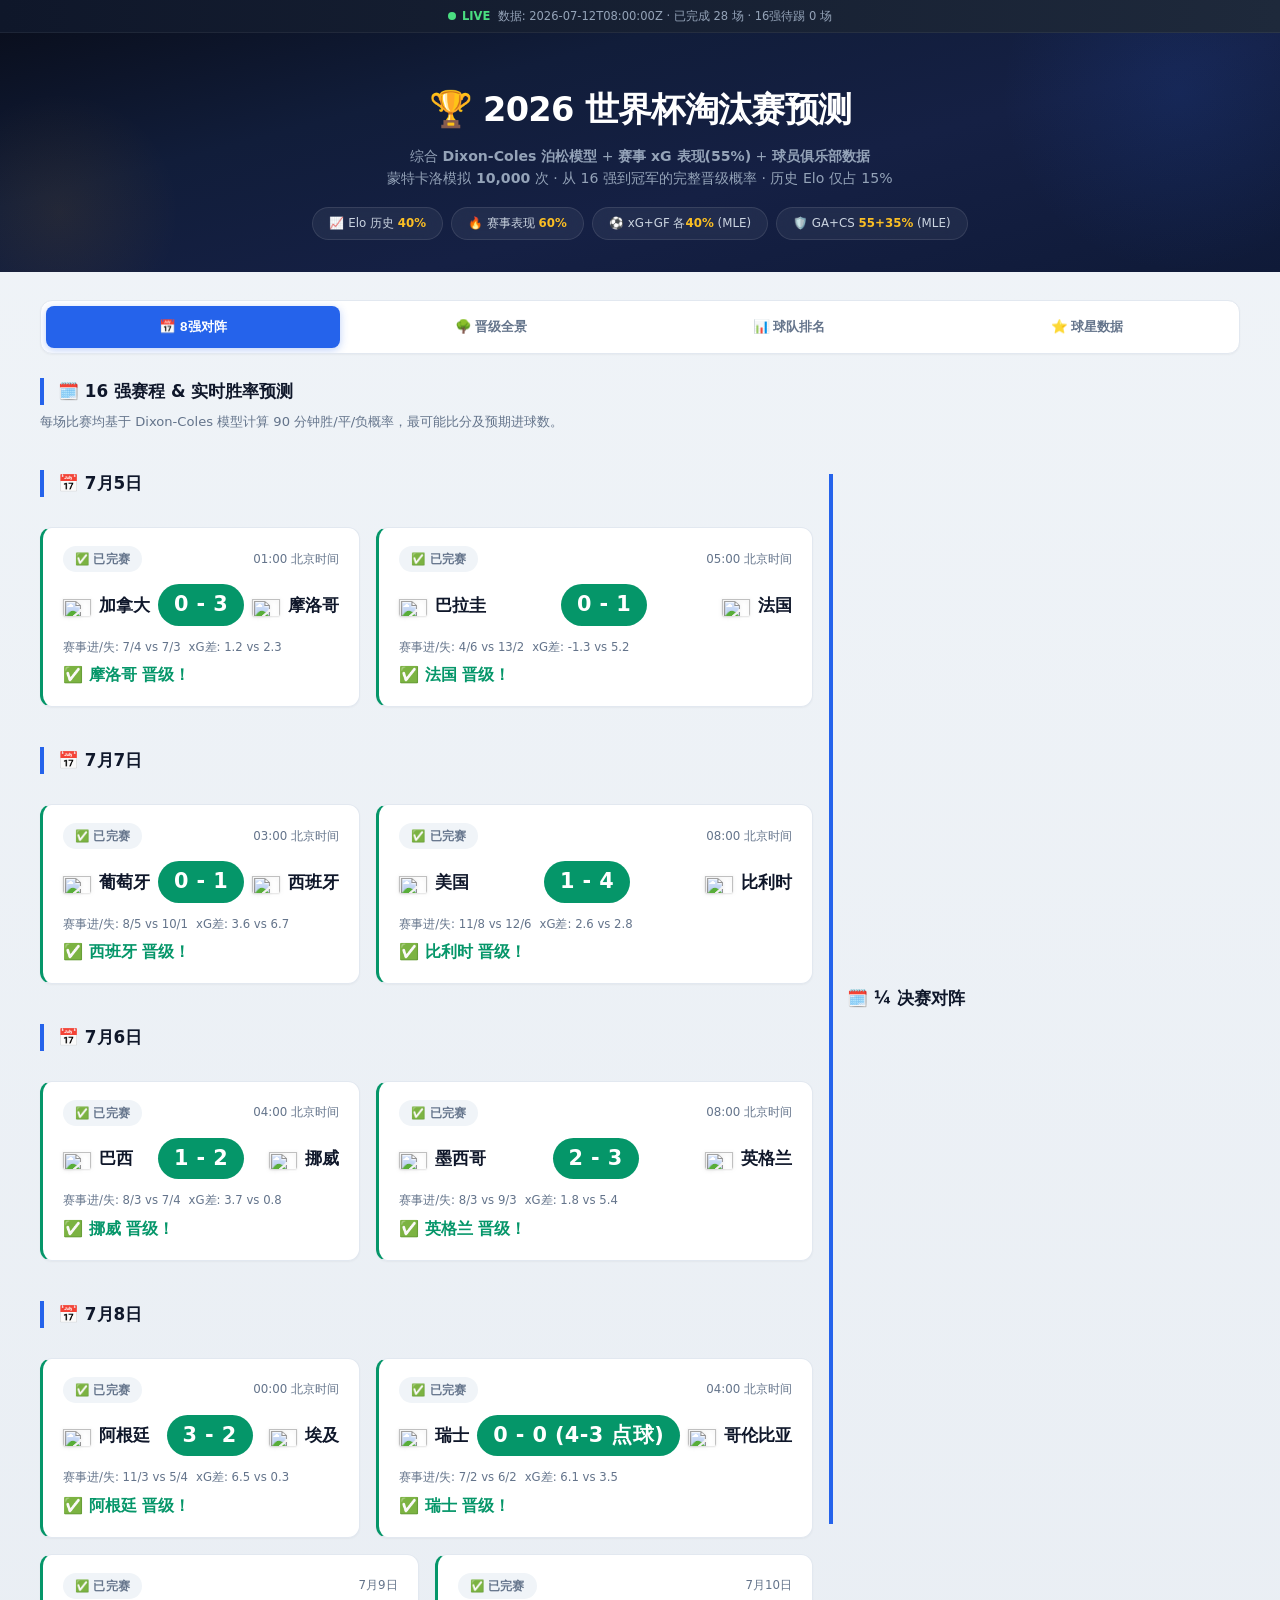
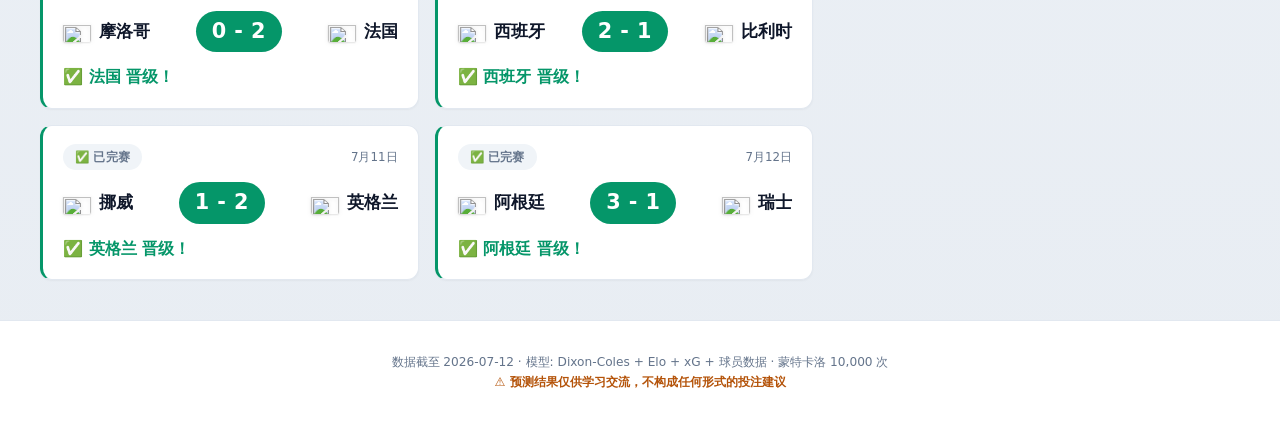
==== commit 13b1dc3a: "QF-2: England 2-1 Norway (AET, Bellingham brace); QF-4: Argentina 3-1 Switzerland (AET); all 4 SF te" ====
--- a/index.html
+++ b/index.html
@@ -316,7 +316,7 @@
 </div><!-- /container -->
 
 <div class="footer">
-  数据截至 2026-07-08 · 模型: Dixon-Coles + Elo + xG + 球员数据 · 蒙特卡洛 10,000 次<br>
+  数据截至 2026-07-12 · 模型: Dixon-Coles + Elo + xG + 球员数据 · 蒙特卡洛 10,000 次<br>
   <span class="warn">⚠️ 预测结果仅供学习交流，不构成任何形式的投注建议</span>
 </div>
 
@@ -400,7 +400,7 @@
 // ★ = FIFA官方完整数据  ☆ = FIFA部分数据+推算  ○ = 赛事数据推算
 const PLAYERS = [
   // ★ FIFA: Att 8.10 Cre 7.40 Def 4.55
-  {name:"姆巴佩",team:"法国",club:"皇家马德里",age:27,g:44,a:5,cr:8.7,tg:7,ta:2,tr:6.7,val:200},
+  {name:"姆巴佩",team:"法国",club:"皇家马德里",age:27,g:44,a:5,cr:8.7,tg:8,ta:2,tr:6.9,val:200},
   // ★ FIFA: Att 8.30 Cre 6.91 Def 5.25
   {name:"梅西",team:"阿根廷",club:"迈阿密国际",age:39,g:21,a:12,cr:8.3,tg:8,ta:1,tr:6.8,val:25},
   // ★ FIFA: Att 7.33 Cre 5.03 Def 4.81
@@ -410,11 +410,11 @@
   // ★ FIFA: Att 7.90 Cre 6.51 Def 4.72
   {name:"维尼修斯",team:"巴西",club:"皇家马德里",age:25,g:20,a:14,cr:7.8,tg:4,ta:1,tr:6.4,val:200},
   // ★ FIFA: Att 7.51 Cre 6.67 Def 4.70
-  {name:"登贝莱",team:"法国",club:"巴黎圣日耳曼",age:29,g:18,a:16,cr:8.0,tg:4,ta:2,tr:6.3,val:80},
+  {name:"登贝莱",team:"法国",club:"巴黎圣日耳曼",age:29,g:18,a:16,cr:8.0,tg:5,ta:2,tr:6.5,val:80},
   // ☆ FIFA创造力前十, Att/Def推算
   {name:"亚马尔",team:"西班牙",club:"巴塞罗那",age:18,g:18,a:21,cr:8.1,tg:2,ta:3,tr:6.2,val:180},
   // ☆ FIFA Att 9.44(单场最高) Cre 7.87, 赛事均值推算
-  {name:"贝林厄姆",team:"英格兰",club:"皇家马德里",age:22,g:22,a:13,cr:8.3,tg:2,ta:2,tr:6.3,val:180},
+  {name:"贝林厄姆",team:"英格兰",club:"皇家马德里",age:22,g:22,a:13,cr:8.3,tg:6,ta:2,tr:6.3,val:180},
   // ★ FIFA: Att 5.72 Cre 4.98 Def 4.74 (第79位)
   {name:"C罗",team:"葡萄牙",club:"利雅得胜利",age:41,g:35,a:11,cr:8.0,tg:3,ta:0,tr:5.1,val:12},
   // ☆ FIFA Cre 7.2, Att/Def推算 (16次创造机会领跑)
@@ -449,6 +449,10 @@
   {name:"阿尔米隆",team:"巴拉圭",club:"纽卡斯尔",age:32,g:8,a:6,cr:7.1,tg:1,ta:1,tr:4.8,val:15},
   // ○ 赛事数据推算 (埃及已淘汰)
   {name:"马尔穆什",team:"埃及",club:"曼城",age:27,g:18,a:10,cr:7.7,tg:1,ta:1,tr:4.8,val:60},
+  // ○ 赛事数据推算 (比利时已淘汰)
+  {name:"德凯特拉雷",team:"比利时",club:"亚特兰大",age:25,g:20,a:10,cr:7.6,tg:3,ta:1,tr:5.9,val:55},
+  // ☆ 西班牙超级替补, R16+QF连续绝杀
+  {name:"梅里诺",team:"西班牙",club:"阿森纳",age:30,g:9,a:3,cr:7.3,tg:2,ta:0,tr:6.0,val:50},
 ];
 
 // ===================================================================
@@ -1086,7 +1090,7 @@
 // EMBEDDED DATA (works without HTTP server) + live fetch enhancement
 // ===================================================================
 const EMBEDDED_DATA = {
-  "lastUpdated": "2026-07-08T08:00:00Z",
+  "lastUpdated": "2026-07-12T08:00:00Z",
   "source": "FIFA.com / FootyStats",
   "matches": {
     "R32": [
@@ -1118,10 +1122,10 @@
       {"id":"R16-8","h":"瑞士","a":"哥伦比亚","hs":0,"as":0,"ps":4,"pa":3,"winner":"瑞士","date":"2026-07-08T04:00+08","venue":"温哥华","status":"done"}
     ],
     "QF": [
-      {"id":"QF-1","from":["R16-1","R16-2"],"date":"2026-07-09","venue":"福克斯堡","status":"pending"},
-      {"id":"QF-2","from":["R16-3","R16-4"],"date":"2026-07-11","venue":"迈阿密","status":"pending"},
-      {"id":"QF-3","from":["R16-5","R16-6"],"date":"2026-07-10","venue":"洛杉矶","status":"pending"},
-      {"id":"QF-4","from":["R16-7","R16-8"],"date":"2026-07-12","venue":"堪萨斯城","status":"pending"}
+      {"id":"QF-1","h":"摩洛哥","a":"法国","hs":0,"as":2,"winner":"法国","from":["R16-1","R16-2"],"date":"2026-07-09","venue":"福克斯堡","status":"done"},
+      {"id":"QF-2","h":"挪威","a":"英格兰","hs":1,"as":2,"winner":"英格兰","from":["R16-3","R16-4"],"date":"2026-07-11","venue":"迈阿密","status":"done"},
+      {"id":"QF-3","h":"西班牙","a":"比利时","hs":2,"as":1,"winner":"西班牙","from":["R16-5","R16-6"],"date":"2026-07-10","venue":"洛杉矶","status":"done"},
+      {"id":"QF-4","h":"阿根廷","a":"瑞士","hs":3,"as":1,"winner":"阿根廷","from":["R16-7","R16-8"],"date":"2026-07-12","venue":"堪萨斯城","status":"done"}
     ],
     "SF": [
       {"id":"SF-1","from":["QF-1","QF-3"],"date":"2026-07-14","venue":"达拉斯","status":"pending"},
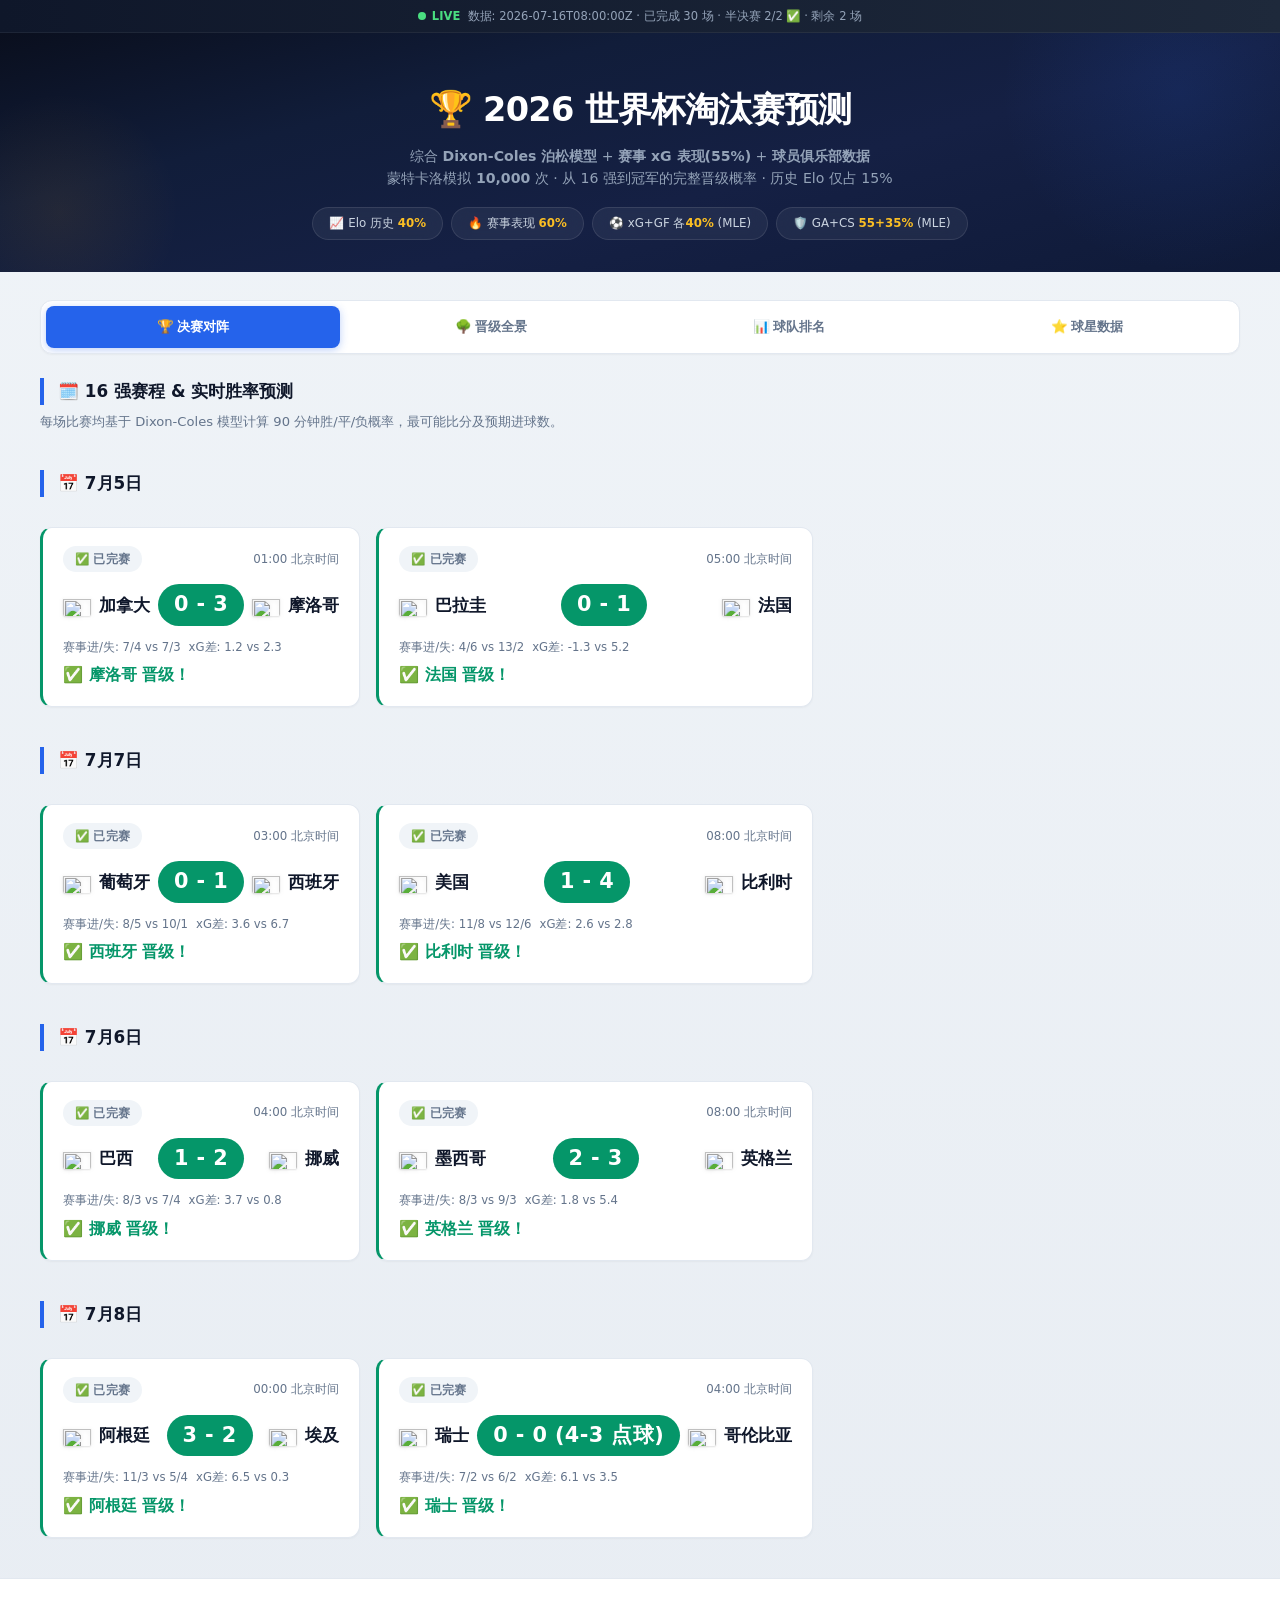
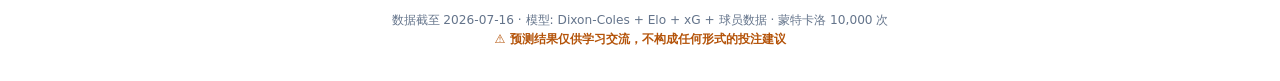
==== commit d788eae7: "SF-1: Spain 2-0 France (Oyarzabal pen, Porro); SF-2: Argentina 2-1 England (Gordon, Enzo, Lautaro 90" ====
--- a/index.html
+++ b/index.html
@@ -316,7 +316,7 @@
 </div><!-- /container -->
 
 <div class="footer">
-  数据截至 2026-07-12 · 模型: Dixon-Coles + Elo + xG + 球员数据 · 蒙特卡洛 10,000 次<br>
+  数据截至 2026-07-16 · 模型: Dixon-Coles + Elo + xG + 球员数据 · 蒙特卡洛 10,000 次<br>
   <span class="warn">⚠️ 预测结果仅供学习交流，不构成任何形式的投注建议</span>
 </div>
 
@@ -402,7 +402,7 @@
   // ★ FIFA: Att 8.10 Cre 7.40 Def 4.55
   {name:"姆巴佩",team:"法国",club:"皇家马德里",age:27,g:44,a:5,cr:8.7,tg:8,ta:2,tr:6.9,val:200},
   // ★ FIFA: Att 8.30 Cre 6.91 Def 5.25
-  {name:"梅西",team:"阿根廷",club:"迈阿密国际",age:39,g:21,a:12,cr:8.3,tg:8,ta:1,tr:6.8,val:25},
+  {name:"梅西",team:"阿根廷",club:"迈阿密国际",age:39,g:21,a:12,cr:8.3,tg:8,ta:3,tr:6.8,val:25},
   // ★ FIFA: Att 7.33 Cre 5.03 Def 4.81
   {name:"哈兰德",team:"挪威",club:"曼城",age:25,g:34,a:5,cr:7.9,tg:5,ta:0,tr:5.7,val:200},
   // ☆ FIFA Att 7.17, Cre/Def推算
@@ -430,7 +430,7 @@
   // ☆ FIFA Att 6.90, Cre/Def推算
   {name:"迪亚斯",team:"哥伦比亚",club:"利物浦",age:29,g:18,a:8,cr:7.9,tg:3,ta:1,tr:5.6,val:85},
   // ○ 赛事数据推算
-  {name:"劳塔罗",team:"阿根廷",club:"国际米兰",age:28,g:25,a:7,cr:7.7,tg:3,ta:2,tr:5.3,val:110},
+  {name:"劳塔罗",team:"阿根廷",club:"国际米兰",age:28,g:25,a:7,cr:7.7,tg:4,ta:2,tr:5.3,val:110},
   // ○ 赛事数据推算 (巴西已淘汰)
   {name:"罗德里戈",team:"巴西",club:"皇家马德里",age:25,g:19,a:10,cr:7.7,tg:2,ta:2,tr:5.0,val:110},
   // ☆ FIFA Cre 7.13, Att/Def推算
@@ -728,17 +728,24 @@
 // RENDERERS
 // ===================================================================
 
-// Check if all R16 matches are done → advance to QF view
+// Check current tournament round
 function getCurrentRound() {
   let r16Done = 0;
   R16_MATCHES.forEach(m => { if (matchResultsMap[DATA_ID[m.id]]) r16Done++; });
-  return r16Done >= 8 ? 'QF' : 'R16';
+  if (r16Done < 8) return 'R16';
+  const sfDone = matchResultsMap['SF-1'] && matchResultsMap['SF-2'];
+  if (sfDone) return 'FINAL';
+  return 'QF';
 }
 
 function renderR16() {
   const round = getCurrentRound();
   const tabBtn = document.querySelectorAll('.tab-btn')[0];
-  if (tabBtn) tabBtn.textContent = round === 'QF' ? '📅 8强对阵' : '📅 16强对阵';
+  if (tabBtn) {
+    if (round === 'FINAL') tabBtn.textContent = '🏆 决赛对阵';
+    else if (round === 'QF') tabBtn.textContent = '📅 8强对阵';
+    else tabBtn.textContent = '📅 16强对阵';
+  }
 
   let html = '';
   const grouped = {};
@@ -869,6 +876,129 @@
       html += '</div>';
     });
     html += '</div>';
+
+    // Show SF match cards if any SF results exist
+    const sfResults = [matchResultsMap['SF-1'], matchResultsMap['SF-2']].filter(Boolean);
+    if (sfResults.length > 0) {
+      html += `<div class="section-title" style="margin-top:28px">🏟️ ½ 决赛</div><div class="card-grid">`;
+      SF_PATHS.forEach(sf => {
+        const dk = DATA_ID[sf.id];
+        const done = matchResultsMap[dk];
+        let t1 = '?', t2 = '?';
+        if (done) {
+          t1 = done.h;
+          t2 = done.a;
+        }
+        let scoreHTML = '<span class="vs-dot">VS</span>';
+        if (done) {
+          const penStr = (done.ps !== null && done.ps !== undefined) ? ` (${done.ps}-${done.pa} 点球)` : '';
+          scoreHTML = `<span class="card-score">${done.hs} - ${done.as}${penStr}</span>`;
+        }
+        html += `<div class="card" style="${done ? 'border-left:3px solid var(--green);' : ''}">
+          <div class="card-top">
+            <span class="card-tag">${done ? '✅ 已完赛' : '½ 决赛 · ' + sf.venue}</span>
+            <span>${sf.date}</span>
+          </div>
+          <div class="match-line">
+            <span class="team"><span class="f">${t1 !== '?' ? flag(t1) : '🏳️'}</span><span class="team-name-text">${t1}</span></span>
+            ${scoreHTML}
+            <span class="team"><span class="f">${t2 !== '?' ? flag(t2) : '🏳️'}</span><span class="team-name-text">${t2}</span></span>
+          </div>`;
+        if (done) {
+          html += `<div style="margin-top:6px;font-weight:700;color:var(--green)">✅ ${done.winner} 晋级决赛！</div>`;
+          // Add goal details
+          if (dk === 'SF-1') {
+            html += `<div style="margin-top:4px;font-size:.73rem;color:var(--dim)">⚽ 奥亚萨瓦尔 22'(点球) · 佩德罗·波罗 58'</div>`;
+          } else if (dk === 'SF-2') {
+            html += `<div style="margin-top:4px;font-size:.73rem;color:var(--dim)">⚽ 戈登 55' — 恩佐·费尔南德斯 85' · 劳塔罗·马丁内斯 90+2'</div>`;
+          }
+        }
+        html += '</div>';
+      });
+      html += '</div>';
+    }
+
+    // Show Final + Third-place previews
+    const finalDone = matchResultsMap['FINAL'];
+    const sf1r = matchResultsMap['SF-1'];
+    const sf2r = matchResultsMap['SF-2'];
+    if (sf1r && sf2r) {
+      const fH = sf1r.winner, fA = sf2r.winner;
+      const thirdH = sf1r.winner === sf1r.h ? sf1r.a : sf1r.h;
+      const thirdA = sf2r.winner === sf2r.h ? sf2r.a : sf2r.h;
+
+      // Third-place match
+      html += `<div class="section-title" style="margin-top:28px">🥉 季军赛</div><div class="card-grid">`;
+      const thirdDone = matchResultsMap['THIRD'];
+      let thirdScoreHTML = '<span class="vs-dot">VS</span>';
+      if (thirdDone) {
+        thirdScoreHTML = `<span class="card-score">${thirdDone.hs} - ${thirdDone.as}</span>`;
+      }
+      html += `<div class="card" style="${thirdDone ? 'border-left:3px solid var(--green);' : ''}">
+        <div class="card-top">
+          <span class="card-tag">${thirdDone ? '✅ 已完赛' : '🥉 季军赛 · 迈阿密花园'}</span>
+          <span>7月18日</span>
+        </div>
+        <div class="match-line">
+          <span class="team"><span class="f">${flag(thirdH)}</span><span class="team-name-text">${thirdH}</span></span>
+          ${thirdScoreHTML}
+          <span class="team"><span class="f">${flag(thirdA)}</span><span class="team-name-text">${thirdA}</span></span>
+        </div>`;
+      if (!thirdDone) {
+        const p = predictMatch(thirdH, thirdA, 0.05);
+        html += `<div class="prob-section">
+          <div class="prob-bar">
+            <div class="home-seg" style="width:${(p.pH*100).toFixed(1)}%">${(p.pH*100).toFixed(1)}%</div>
+            <div class="draw-seg" style="width:${(p.pD*100).toFixed(1)}%">${(p.pD*100).toFixed(1)}%</div>
+            <div class="away-seg" style="width:${(p.pA*100).toFixed(1)}%">${(p.pA*100).toFixed(1)}%</div>
+          </div>
+          <div class="prob-labels">
+            <span><span class="prob-dot h"></span> ${thirdH}胜 <b>${(p.pH*100).toFixed(1)}%</b></span>
+            <span><span class="prob-dot d"></span> 平局 <b>${(p.pD*100).toFixed(1)}%</b></span>
+            <span><span class="prob-dot a"></span> ${thirdA}胜 <b>${(p.pA*100).toFixed(1)}%</b></span>
+          </div>
+        </div>`;
+      }
+      html += '</div></div>';
+
+      // Final match
+      html += `<div class="section-title" style="margin-top:28px">🏆 决赛</div><div class="card-grid">`;
+      let finalScoreHTML = '<span class="vs-dot">VS</span>';
+      if (finalDone) {
+        finalScoreHTML = `<span class="card-score">${finalDone.hs} - ${finalDone.as}</span>`;
+      }
+      html += `<div class="card" style="border:2px solid #fbbf24;${finalDone ? 'border-left:3px solid var(--green);' : ''}">
+        <div class="card-top">
+          <span class="card-tag" style="background:linear-gradient(135deg,#fef3c7,#fffbeb);color:#b45309;font-weight:700">🏆 决赛 · 纽约 大都会人寿</span>
+          <span>7月19日</span>
+        </div>
+        <div class="match-line">
+          <span class="team"><span class="f">${flag(fH)}</span><span class="team-name-text"><b>${fH}</b></span></span>
+          ${finalScoreHTML}
+          <span class="team"><span class="f">${flag(fA)}</span><span class="team-name-text"><b>${fA}</b></span></span>
+        </div>`;
+      if (!finalDone) {
+        const p = predictMatch(fH, fA, 0.05);
+        const fav = p.pH > p.pA ? fH : fA;
+        html += `<div class="prob-section">
+          <div class="prob-bar">
+            <div class="home-seg" style="width:${(p.pH*100).toFixed(1)}%">${(p.pH*100).toFixed(1)}%</div>
+            <div class="draw-seg" style="width:${(p.pD*100).toFixed(1)}%">${(p.pD*100).toFixed(1)}%</div>
+            <div class="away-seg" style="width:${(p.pA*100).toFixed(1)}%">${(p.pA*100).toFixed(1)}%</div>
+          </div>
+          <div class="prob-labels">
+            <span><span class="prob-dot h"></span> ${fH}胜 <b>${(p.pH*100).toFixed(1)}%</b></span>
+            <span><span class="prob-dot d"></span> 平局 <b>${(p.pD*100).toFixed(1)}%</b></span>
+            <span><span class="prob-dot a"></span> ${fA}胜 <b>${(p.pA*100).toFixed(1)}%</b></span>
+            <span>🏆 <b>${fav} 占优</b></span>
+          </div>
+        </div>
+        <div class="score-row">
+          最可能比分：${p.scores.map(s => `<span class="score-chip">${s.s} <em>${(s.p*100).toFixed(1)}%</em></span>`).join('')}
+        </div>`;
+      }
+      html += '</div></div>';
+    }
   }
 
   document.getElementById('r16Cards').innerHTML = html;
@@ -943,27 +1073,66 @@
   // SF column
   html += '<div class="bracket-col"><div class="bracket-label">🏟️ ½ 决赛</div><div class="bracket-round" id="brSF">';
   sfSlots.forEach((sf,idx) => {
-    html += `<div class="bracket-node pred">
+    const sfResult = matchResultsMap[sf.id];
+    const isDone = !!sfResult;
+    // Determine the two teams
+    let sfTeam1 = '?', sfTeam2 = '?';
+    if (sfResult) {
+      sfTeam1 = sfResult.h;
+      sfTeam2 = sfResult.a;
+    } else if (sf.teams.length >= 2) {
+      sfTeam1 = sf.teams[0];
+      sfTeam2 = sf.teams[1];
+    }
+    html += `<div class="bracket-node ${isDone ? 'done' : 'pred'}">
       <div class="bn-head">${sf.date} · ${sf.venue}</div>`;
-    sf.teams.forEach(t => {
-      const r = mc[t] || {};
-      html += `<div class="bn-row"><span class="bn-team">${flag(t)} ${t}</span><span class="bn-pct">${(r.sfPct||0).toFixed(0)}%</span></div>`;
-    });
+    if (isDone) {
+      const w1 = sfResult.winner === sfTeam1 ? ' style="font-weight:800;color:#059669"' : '';
+      const w2 = sfResult.winner === sfTeam2 ? ' style="font-weight:800;color:#059669"' : '';
+      html += `<div class="bn-row"><span class="bn-team"${w1}>${flag(sfTeam1)} ${sfTeam1}</span><span class="bn-pct"><b>${sfResult.hs}</b></span></div>`;
+      html += `<div class="bn-row"><span class="bn-team"${w2}>${flag(sfTeam2)} ${sfTeam2}</span><span class="bn-pct"><b>${sfResult.as}</b></span></div>`;
+      html += `<div style="font-size:.65rem;color:var(--green);margin-top:2px;font-weight:700">✅ ${sfResult.winner} 晋级决赛</div>`;
+    } else {
+      sf.teams.forEach(t => {
+        const r = mc[t] || {};
+        html += `<div class="bn-row"><span class="bn-team">${flag(t)} ${t}</span><span class="bn-pct">${(r.sfPct||0).toFixed(0)}%</span></div>`;
+      });
+    }
     html += `</div>`;
   });
   html += '</div></div>';
 
   // Final + Champion
   html += '<div class="bracket-col"><div class="bracket-label">🏆 决赛</div><div class="bracket-round" id="brFinal">';
+  const finalResult = matchResultsMap['FINAL'];
+  const sf1Result = matchResultsMap['SF-1'];
+  const sf2Result = matchResultsMap['SF-2'];
+  const finalist1 = sf1Result ? sf1Result.winner : (sfSlots[0]?.teams?.[0] || '?');
+  const finalist2 = sf2Result ? sf2Result.winner : (sfSlots[1]?.teams?.[0] || '?');
+  const thirdResult = matchResultsMap['THIRD'];
+
   html += '<div class="champion-box">';
   html += `<div class="crown">👑</div>`;
+  html += `<div style="font-size:.78rem;color:var(--dim);margin-bottom:2px">7/19 纽约 · 大都会人寿</div>`;
+  if (finalist1 !== '?' && finalist2 !== '?') {
+    html += `<div style="font-size:.9rem;font-weight:700;margin:4px 0">${flag(finalist1)} ${finalist1} vs ${flag(finalist2)} ${finalist2}</div>`;
+  }
   html += `<div style="font-size:.85rem;color:var(--dim);margin-bottom:4px">预测冠军</div>`;
   const top = topChamps[0];
   html += `<div class="champ-name">${top ? flag(top[0]) + ' ' + top[0] : '待定'}</div>`;
   html += `<div class="champ-pct">${top ? top[1].champPct.toFixed(1) + '%' : '—'}</div>`;
   html += '<div class="runners">';
   html += topChamps.slice(1).map(([t,r]) => `${flag(t)}${t} ${r.champPct.toFixed(1)}%`).join(' &nbsp;·&nbsp; ');
-  html += '</div></div></div>';
+  html += '</div>';
+  // Show 3rd place match
+  if (thirdResult) {
+    html += `<div style="font-size:.68rem;color:var(--dim);margin-top:6px;border-top:1px solid var(--line);padding-top:6px">🥉 季军赛 7/18: ${flag(thirdResult.h)} ${thirdResult.h} vs ${flag(thirdResult.a)} ${thirdResult.a}</div>`;
+  } else if (sf1Result && sf2Result) {
+    const thirdH = sf1Result.winner === sf1Result.h ? sf1Result.a : sf1Result.h;
+    const thirdA = sf2Result.winner === sf2Result.h ? sf2Result.a : sf2Result.h;
+    html += `<div style="font-size:.68rem;color:var(--dim);margin-top:6px;border-top:1px solid var(--line);padding-top:6px">🥉 季军赛 7/18: ${flag(thirdH)} ${thirdH} vs ${flag(thirdA)} ${thirdA}</div>`;
+  }
+  html += '</div></div>';
 
   html += '</div></div>';
   document.getElementById('bracketViz').innerHTML = html;
@@ -1090,7 +1259,7 @@
 // EMBEDDED DATA (works without HTTP server) + live fetch enhancement
 // ===================================================================
 const EMBEDDED_DATA = {
-  "lastUpdated": "2026-07-12T08:00:00Z",
+  "lastUpdated": "2026-07-16T08:00:00Z",
   "source": "FIFA.com / FootyStats",
   "matches": {
     "R32": [
@@ -1128,11 +1297,11 @@
       {"id":"QF-4","h":"阿根廷","a":"瑞士","hs":3,"as":1,"winner":"阿根廷","from":["R16-7","R16-8"],"date":"2026-07-12","venue":"堪萨斯城","status":"done"}
     ],
     "SF": [
-      {"id":"SF-1","from":["QF-1","QF-3"],"date":"2026-07-14","venue":"达拉斯","status":"pending"},
-      {"id":"SF-2","from":["QF-2","QF-4"],"date":"2026-07-15","venue":"亚特兰大","status":"pending"}
+      {"id":"SF-1","h":"法国","a":"西班牙","hs":0,"as":2,"winner":"西班牙","from":["QF-1","QF-3"],"date":"2026-07-14","venue":"达拉斯 AT&T","status":"done"},
+      {"id":"SF-2","h":"阿根廷","a":"英格兰","hs":2,"as":1,"winner":"阿根廷","from":["QF-2","QF-4"],"date":"2026-07-15","venue":"亚特兰大 梅赛德斯-奔驰","status":"done"}
     ],
-    "FINAL": {"id":"FINAL","from":["SF-1","SF-2"],"date":"2026-07-19","venue":"纽约 大都会人寿","status":"pending"},
-    "THIRD": {"id":"THIRD","date":"2026-07-18","venue":"迈阿密花园","status":"pending"}
+    "FINAL": {"id":"FINAL","h":"西班牙","a":"阿根廷","from":["SF-1","SF-2"],"date":"2026-07-19","venue":"纽约 大都会人寿","status":"pending"},
+    "THIRD": {"id":"THIRD","h":"法国","a":"英格兰","date":"2026-07-18","venue":"迈阿密花园","status":"pending"}
   }
 };
 
@@ -1167,9 +1336,12 @@
   matchResultsMap = results;
   dataVersion = EMBEDDED_DATA.lastUpdated;
 
-  const upcomingCount = 8 - (Object.keys(results).filter(k => k.startsWith('R16')).length);
+  const sfDone = Object.keys(results).filter(k => k.startsWith('SF-')).length;
+  const finalPending = results['FINAL'] ? 0 : 1;
+  const thirdPending = results['THIRD'] ? 0 : 1;
+  const pendingTotal = finalPending + thirdPending;
   document.getElementById('statusBar').innerHTML =
-    `<span class="live-dot"></span><span class="live-text">LIVE</span> &nbsp;数据: ${EMBEDDED_DATA.lastUpdated} · 已完成 ${count} 场 · 16强待踢 ${Math.max(0, upcomingCount)} 场`;
+    `<span class="live-dot"></span><span class="live-text">LIVE</span> &nbsp;数据: ${EMBEDDED_DATA.lastUpdated} · 已完成 ${count} 场 · 半决赛 ${sfDone}/2 ✅ · 剩余 ${pendingTotal} 场`;
 
   console.log(`📊 已加载 ${count} 场比赛数据`);
 }
@@ -1194,9 +1366,12 @@
       switchTab(tabName);
     }
 
-    const upcomingCount = 8 - (Object.keys(results).filter(k => k.startsWith('R16')).length);
+    const sfDone2 = Object.keys(results).filter(k => k.startsWith('SF-')).length;
+    const finalPending2 = results['FINAL'] ? 0 : 1;
+    const thirdPending2 = results['THIRD'] ? 0 : 1;
+    const pendingTotal2 = finalPending2 + thirdPending2;
     document.getElementById('statusBar').innerHTML =
-      `<span class="live-dot"></span><span class="live-text">LIVE</span> &nbsp;数据: ${data.lastUpdated} · 已完成 ${count} 场 · 16强待踢 ${Math.max(0, upcomingCount)} 场 · 🔄 已更新`;
+      `<span class="live-dot"></span><span class="live-text">LIVE</span> &nbsp;数据: ${data.lastUpdated} · 已完成 ${count} 场 · 半决赛 ${sfDone2}/2 ✅ · 剩余 ${pendingTotal2} 场 · 🔄 已更新`;
     console.log(`🔄 实时数据已更新 (${data.lastUpdated}), ${count} 场比赛`);
   } catch(e) {
     // Silently ignore — embedded data is already loaded
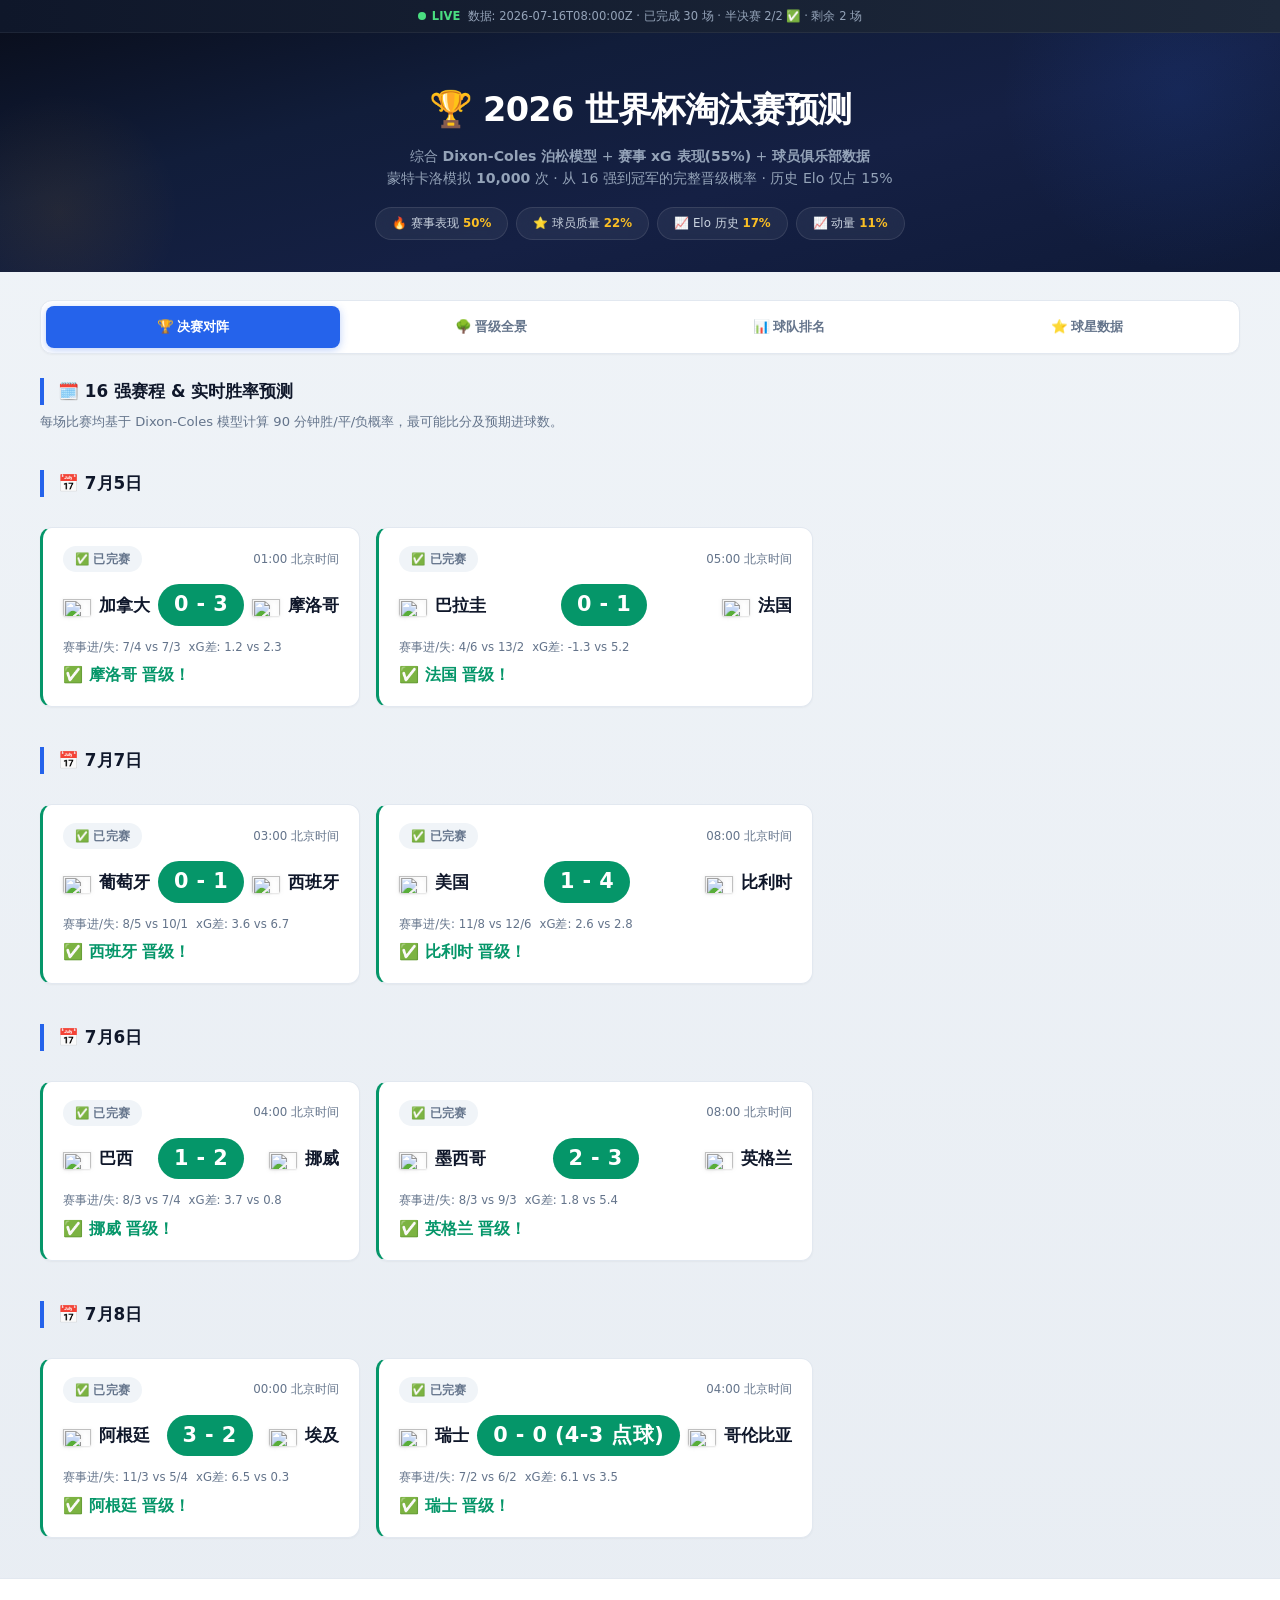
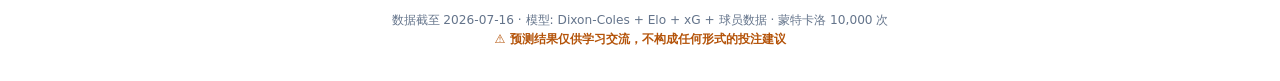
==== commit 681c470d: "fix: FIFA Power Rankings sync (post-QF data) + model weights display (Elo 17% not 40%) + Messi 8g4a" ====
--- a/index.html
+++ b/index.html
@@ -258,10 +258,10 @@
     蒙特卡洛模拟 <strong>10,000</strong> 次 · 从 16 强到冠军的完整晋级概率 · 历史 Elo 仅占 15%
   </div>
   <div class="meta-row">
-    <span class="meta-chip">📈 Elo 历史 <strong>40%</strong></span>
-    <span class="meta-chip">🔥 赛事表现 <strong>60%</strong></span>
-    <span class="meta-chip">⚽ xG+GF 各<strong>40%</strong> (MLE)</span>
-    <span class="meta-chip">🛡️ GA+CS <strong>55+35%</strong> (MLE)</span>
+    <span class="meta-chip">🔥 赛事表现 <strong>50%</strong></span>
+    <span class="meta-chip">⭐ 球员质量 <strong>22%</strong></span>
+    <span class="meta-chip">📈 Elo 历史 <strong>17%</strong></span>
+    <span class="meta-chip">📈 动量 <strong>11%</strong></span>
   </div>
 </div>
 
@@ -399,22 +399,22 @@
 // --- Star players (tr = FIFA Power Rankings composite: (Att+Cre+Def)/3) ---
 // ★ = FIFA官方完整数据  ☆ = FIFA部分数据+推算  ○ = 赛事数据推算
 const PLAYERS = [
-  // ★ FIFA: Att 8.10 Cre 7.40 Def 4.55
-  {name:"姆巴佩",team:"法国",club:"皇家马德里",age:27,g:44,a:5,cr:8.7,tg:8,ta:2,tr:6.9,val:200},
-  // ★ FIFA: Att 8.30 Cre 6.91 Def 5.25
-  {name:"梅西",team:"阿根廷",club:"迈阿密国际",age:39,g:21,a:12,cr:8.3,tg:8,ta:3,tr:6.8,val:25},
-  // ★ FIFA: Att 7.33 Cre 5.03 Def 4.81
-  {name:"哈兰德",team:"挪威",club:"曼城",age:25,g:34,a:5,cr:7.9,tg:5,ta:0,tr:5.7,val:200},
-  // ☆ FIFA Att 7.17, Cre/Def推算
-  {name:"凯恩",team:"英格兰",club:"拜仁慕尼黑",age:32,g:36,a:9,cr:8.2,tg:5,ta:1,tr:5.5,val:100},
-  // ★ FIFA: Att 7.90 Cre 6.51 Def 4.72
-  {name:"维尼修斯",team:"巴西",club:"皇家马德里",age:25,g:20,a:14,cr:7.8,tg:4,ta:1,tr:6.4,val:200},
-  // ★ FIFA: Att 7.51 Cre 6.67 Def 4.70
-  {name:"登贝莱",team:"法国",club:"巴黎圣日耳曼",age:29,g:18,a:16,cr:8.0,tg:5,ta:2,tr:6.5,val:80},
+  // ★ FIFA(post-QF): Att 8.71 Cre 7.52 Def 4.71 → #1 overall (Att 8.97 post-QF)
+  {name:"姆巴佩",team:"法国",club:"皇家马德里",age:27,g:44,a:5,cr:8.7,tg:8,ta:2,tr:7.0,val:200},
+  // ★ FIFA(post-QF): Att 8.45 Cre 7.05 Def 4.53 → total 20.38 (#3 overall)
+  {name:"梅西",team:"阿根廷",club:"迈阿密国际",age:39,g:21,a:12,cr:8.3,tg:8,ta:4,tr:6.8,val:25},
+  // ★ FIFA(post-QF): Att 8.04 Cre 4.84 Def 5.31 → #3 overall
+  {name:"哈兰德",team:"挪威",club:"曼城",age:25,g:34,a:5,cr:7.9,tg:7,ta:0,tr:6.1,val:200},
+  // ★ FIFA(post-QF): Att 7.41 Cre 5.01 Def 4.84 → #4 overall
+  {name:"凯恩",team:"英格兰",club:"拜仁慕尼黑",age:32,g:36,a:9,cr:8.2,tg:6,ta:1,tr:5.8,val:100},
+  // ★ FIFA(post-QF): Att 7.20 Cre 7.17 Def 4.65 → #7 overall
+  {name:"维尼修斯",team:"巴西",club:"皇家马德里",age:25,g:20,a:14,cr:7.8,tg:4,ta:1,tr:6.3,val:200},
+  // ★ FIFA(post-QF): Att 6.97 Cre 6.91 Def 4.88 → #9 overall
+  {name:"登贝莱",team:"法国",club:"巴黎圣日耳曼",age:29,g:18,a:16,cr:8.0,tg:5,ta:2,tr:6.3,val:80},
   // ☆ FIFA创造力前十, Att/Def推算
   {name:"亚马尔",team:"西班牙",club:"巴塞罗那",age:18,g:18,a:21,cr:8.1,tg:2,ta:3,tr:6.2,val:180},
-  // ☆ FIFA Att 9.44(单场最高) Cre 7.87, 赛事均值推算
-  {name:"贝林厄姆",team:"英格兰",club:"皇家马德里",age:22,g:22,a:13,cr:8.3,tg:6,ta:2,tr:6.3,val:180},
+  // ★ FIFA(post-QF): Att 7.30 Cre 6.41 Def 5.87 → #6 overall (Golden Ball #2 after SF)
+  {name:"贝林厄姆",team:"英格兰",club:"皇家马德里",age:22,g:22,a:13,cr:8.3,tg:6,ta:2,tr:6.5,val:180},
   // ★ FIFA: Att 5.72 Cre 4.98 Def 4.74 (第79位)
   {name:"C罗",team:"葡萄牙",club:"利雅得胜利",age:41,g:35,a:11,cr:8.0,tg:3,ta:0,tr:5.1,val:12},
   // ☆ FIFA Cre 7.2, Att/Def推算 (16次创造机会领跑)
@@ -1386,7 +1386,7 @@
 // ===================================================================
 console.log('🏆 2026 世界杯淘汰赛预测引擎');
 console.log('━━━━━━━━━━━━━━━━━━━━━━━━━━');
-console.log('📊 模型: Dixon-Coles 泊松 + 赛事表现(55%) + Elo(15%) + 球员(20%) + 动量(10%)');
+console.log('📊 模型: Dixon-Coles 泊松 + 赛事表现(50%) + Elo(17%) + 球员(22%) + 动量(11%)');
 console.log('🎲 MC: 先 2000 次秒开 → 后台 10000 次精炼');
 console.log('🔄 数据自动轮询: 每 60 秒');
 console.log('━━━━━━━━━━━━━━━━━━━━━━━━━━');
